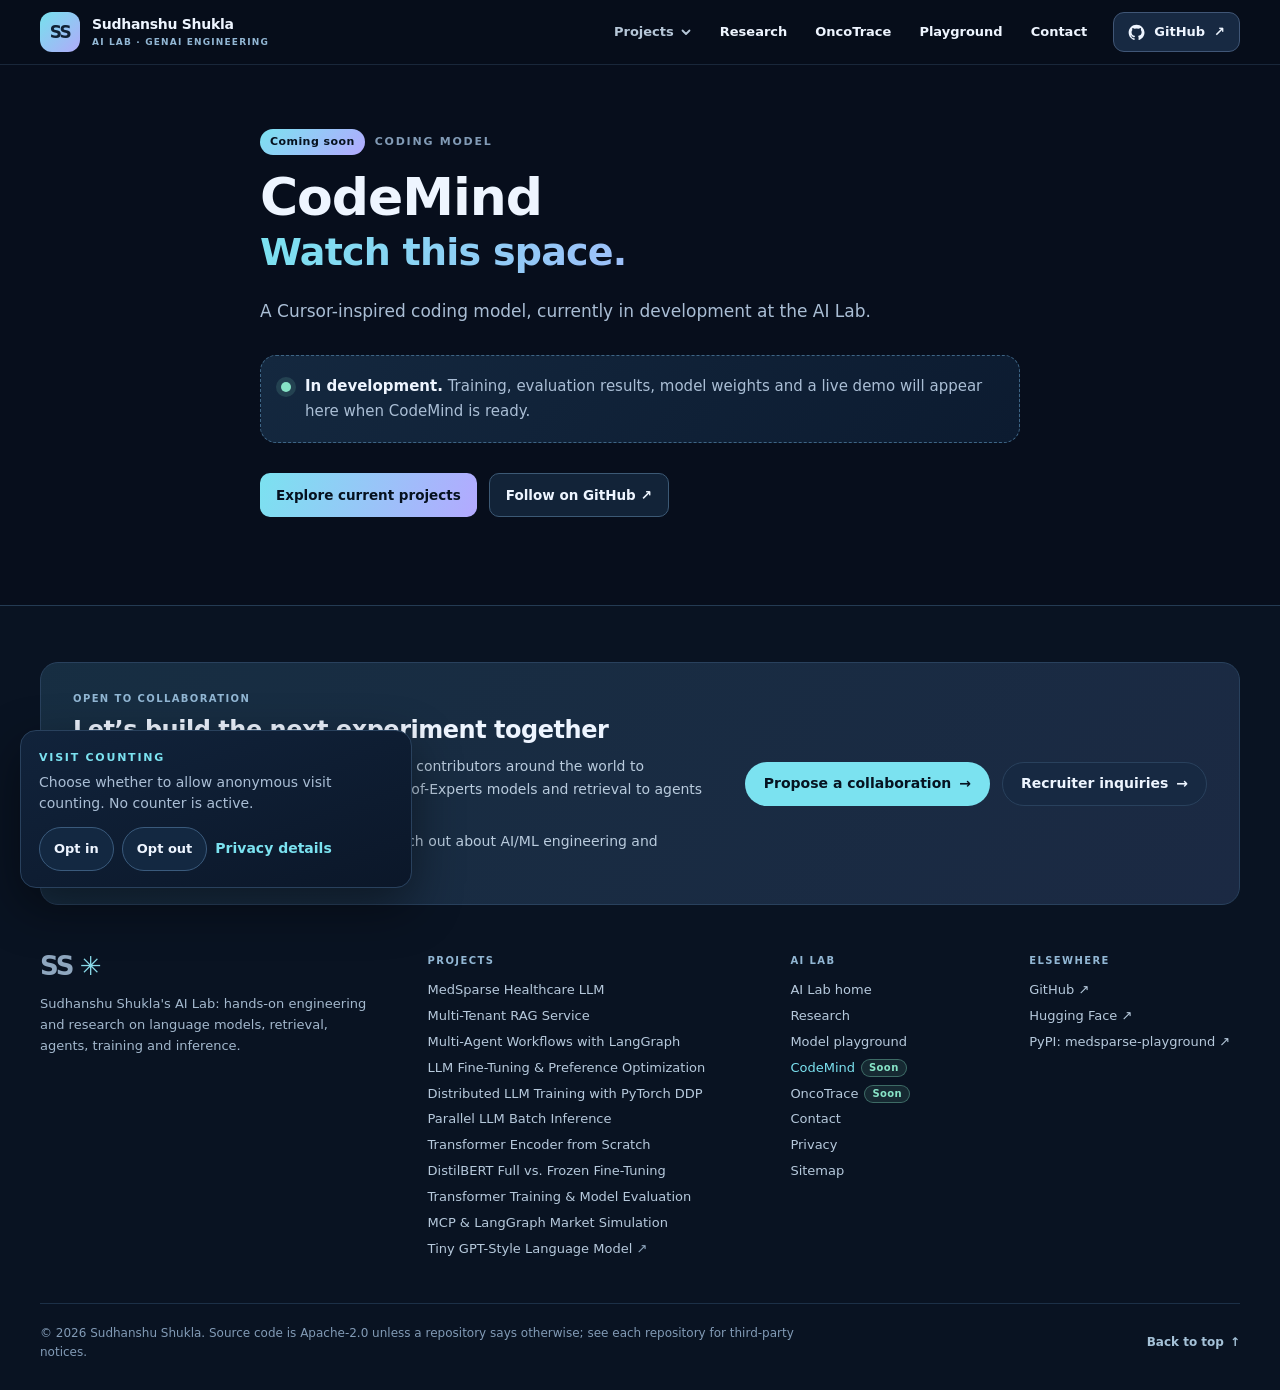
==== codemind/index.html @ f8cc7f5b "Match the OncoTrace footer badge to CodeMind" ====
<!DOCTYPE html>
<html lang="en">
<head>
<meta charset="utf-8"/>
<meta http-equiv="Content-Security-Policy" content="base-uri 'none'; object-src 'none'; script-src 'self'; script-src-attr 'none'; frame-src 'none'; worker-src 'self'; form-action 'none'">
<meta content="width=device-width, initial-scale=1, viewport-fit=cover" name="viewport"/>
<meta content="#070e1c" name="theme-color"/>
<meta content="Sudhanshu Shukla" name="author"/>
<meta content="CodeMind: a Cursor-inspired coding model in development at Sudhanshu Shukla's AI Lab. Watch this space." name="description"/>
<link href="https://su394611-del.github.io/codemind/" rel="canonical"/>
<meta content="CodeMind — coming soon | Sudhanshu Shukla's AI Lab" property="og:title"/>
<meta content="A Cursor-inspired coding model, currently in development. Watch this space." property="og:description"/>
<meta content="https://su394611-del.github.io/codemind/" property="og:url"/>
<meta content="website" property="og:type"/>
<title>CodeMind — coming soon | Sudhanshu Shukla's AI Lab</title>
<link href="/assets/favicon.svg" rel="icon" type="image/svg+xml"/>
<script src="/assets/embed-mode.js"></script>
<link rel="stylesheet" href="page.css">
<!-- ailab:head:start --><script defer src="/assets/vue-3.5.13.global.prod.js"></script><link rel="stylesheet" href="/assets/ailab-chrome.css?v=20261125-invite1"><script src="/assets/ailab-chrome.js?v=20261125-invite1" defer></script><script defer src="/assets/privacy.js?v=20261124-consent2"></script><!-- ailab:head:end -->
</head>
<body class="ailab-page">
<!-- ailab:header:start --><a class="ailab-skip" href="#ailab-content">Skip to content</a><header class="ailab-header ailab-sticky" id="ailab-top"><div class="ailab-wrap ailab-bar"><a class="ailab-brand" href="/" aria-label="Sudhanshu Shukla's AI Lab home"><span class="ailab-mark" aria-hidden="true">SS</span><span class="ailab-brand-text"><strong>Sudhanshu Shukla</strong><small>AI Lab · GenAI Engineering</small></span></a><nav class="ailab-nav" aria-label="AI Lab"><details class="ailab-dd"><summary class="ailab-link">Projects<svg class="ailab-chev" aria-hidden="true" viewBox="0 0 12 12" fill="none" stroke="currentColor" stroke-width="1.8" stroke-linecap="round" stroke-linejoin="round"><path d="M2.5 4.5 6 8l3.5-3.5"/></svg></summary><div class="ailab-dd-panel"><div class="ailab-dd-grid"><div><div class="ailab-dd-group"><p class="ailab-group-label">Model training</p><ul><li><a class="ailab-proj" href="/MedSparse-Healthcare-LLM-From-Scratch/">MedSparse Healthcare LLM<small>38.8M sparse MoE, trained from scratch</small></a></li><li><a class="ailab-proj" href="/Pre-training-and-Fine-tuning/">LLM Fine-Tuning &amp; Preference Optimization<small>LoRA, SFT, DPO and ORPO</small></a></li><li><a class="ailab-proj" href="/Distributed-Data-Parallel-Processing/">Distributed LLM Training with PyTorch DDP<small>torchrun, Gloo/NCCL, LoRA</small></a></li><li><a class="ailab-proj" href="/LLM-from-scratch/">Transformer Encoder from Scratch<small>Hand-built attention in PyTorch</small></a></li><li><a class="ailab-proj" href="/Full-Fine-Training-Pre-Training-Mid-Training/">DistilBERT Full vs. Frozen Fine-Tuning<small>Full encoder vs head-only training</small></a></li><li><a class="ailab-proj" href="/Transformers-Training/">Transformer Training &amp; Model Evaluation<small>DistilBERT classification walkthrough</small></a></li><li><a class="ailab-proj" href="https://huggingface.co/sudhanshu42844/my-tiny-llm" target="_blank" rel="noopener noreferrer">Tiny GPT-Style Language Model<span class="ailab-ext" aria-hidden="true"> ↗</span><small>1.06M parameters, on Hugging Face</small></a></li></ul></div></div><div><div class="ailab-dd-group"><p class="ailab-group-label">Retrieval &amp; RAG</p><ul><li><a class="ailab-proj" href="/RAG-service/">Multi-Tenant RAG Service<small>Qdrant, FastAPI, tenant isolation</small></a></li></ul></div><div class="ailab-dd-group"><p class="ailab-group-label">Agents &amp; MCP</p><ul><li><a class="ailab-proj" href="/Multi-agents-using-LangGraph/">Multi-Agent Workflows with LangGraph<small>StateGraph, reducers, subgraphs</small></a></li><li><a class="ailab-proj" href="/Stock-market-trading-Application-using-MCP-langchain-langgraph/">MCP &amp; LangGraph Market Simulation<small>MCP servers and a ReAct tool loop</small></a></li></ul></div><div class="ailab-dd-group"><p class="ailab-group-label">Inference &amp; scale</p><ul><li><a class="ailab-proj" href="/Parallel-LLM-Inference/">Parallel LLM Batch Inference<small>Per-GPU replicas, ordered JSONL</small></a></li></ul></div></div></div><a class="ailab-dd-all" href="/#projects">Browse all 11 projects <span aria-hidden="true">→</span></a></div></details><a class="ailab-link" href="/research/">Research</a><a class="ailab-link" href="/oncotrace/">OncoTrace</a><a class="ailab-link" href="/playground/">Playground</a><a class="ailab-link" href="/contact.html">Contact</a><a class="ailab-gh" href="https://github.com/su394611-del" target="_blank" rel="noopener noreferrer"><svg class="ailab-ico" aria-hidden="true" width="17" height="17" viewBox="0 0 24 24" fill="currentColor"><path d="M12 .9C5.86.9.9 5.88.9 12.03c0 4.92 3.19 9.1 7.62 10.57.56.1.76-.24.76-.54v-2.11c-3.1.67-3.76-1.32-3.76-1.32-.5-1.28-1.24-1.62-1.24-1.62-1.02-.7.08-.68.08-.68 1.13.08 1.73 1.16 1.73 1.16 1.01 1.73 2.65 1.23 3.3.94.1-.73.39-1.23.72-1.52-2.47-.28-5.07-1.24-5.07-5.5 0-1.21.44-2.19 1.15-2.96-.12-.28-.5-1.4.11-2.91 0 0 .94-.3 3.06 1.13a10.67 10.67 0 0 1 5.58 0c2.12-1.44 3.05-1.13 3.05-1.13.61 1.51.23 2.63.11 2.91.72.77 1.15 1.75 1.15 2.97 0 4.26-2.6 5.21-5.08 5.49.4.35.75 1.04.75 2.1v3.12c0 .3.2.65.77.54 4.42-1.48 7.6-5.65 7.6-10.56C23.1 5.88 18.14.9 12 .9Z"/></svg><span>GitHub</span><span aria-hidden="true">↗</span></a></nav><details class="ailab-menu"><summary><svg class="ailab-menu-icon" aria-hidden="true" viewBox="0 0 16 16" fill="none" stroke="currentColor" stroke-width="1.8" stroke-linecap="round"><path class="ailab-burger" d="M2 4h12M2 8h12M2 12h12"/><path class="ailab-x" d="M3.5 3.5l9 9M12.5 3.5l-9 9"/></svg><span>Menu</span></summary><nav class="ailab-menu-panel" aria-label="AI Lab menu"><p class="ailab-group-label">AI Lab</p><div class="ailab-menu-links"><a class="ailab-link" href="/">AI Lab home</a><a class="ailab-link" href="/#projects">All projects</a><a class="ailab-link" href="/research/">Research</a><a class="ailab-link" href="/oncotrace/">OncoTrace</a><a class="ailab-link" href="/playground/">Playground</a><a class="ailab-link" href="/contact.html">Contact</a><a class="ailab-link" href="https://github.com/su394611-del" target="_blank" rel="noopener noreferrer">GitHub <span aria-hidden="true">↗</span></a></div><p class="ailab-group-label">Projects</p><ul><li><a class="ailab-proj" href="/MedSparse-Healthcare-LLM-From-Scratch/">MedSparse Healthcare LLM<small>38.8M sparse MoE, trained from scratch</small></a></li><li><a class="ailab-proj" href="/RAG-service/">Multi-Tenant RAG Service<small>Qdrant, FastAPI, tenant isolation</small></a></li><li><a class="ailab-proj" href="/Multi-agents-using-LangGraph/">Multi-Agent Workflows with LangGraph<small>StateGraph, reducers, subgraphs</small></a></li><li><a class="ailab-proj" href="/Pre-training-and-Fine-tuning/">LLM Fine-Tuning &amp; Preference Optimization<small>LoRA, SFT, DPO and ORPO</small></a></li><li><a class="ailab-proj" href="/Distributed-Data-Parallel-Processing/">Distributed LLM Training with PyTorch DDP<small>torchrun, Gloo/NCCL, LoRA</small></a></li><li><a class="ailab-proj" href="/Parallel-LLM-Inference/">Parallel LLM Batch Inference<small>Per-GPU replicas, ordered JSONL</small></a></li><li><a class="ailab-proj" href="/LLM-from-scratch/">Transformer Encoder from Scratch<small>Hand-built attention in PyTorch</small></a></li><li><a class="ailab-proj" href="/Full-Fine-Training-Pre-Training-Mid-Training/">DistilBERT Full vs. Frozen Fine-Tuning<small>Full encoder vs head-only training</small></a></li><li><a class="ailab-proj" href="/Transformers-Training/">Transformer Training &amp; Model Evaluation<small>DistilBERT classification walkthrough</small></a></li><li><a class="ailab-proj" href="/Stock-market-trading-Application-using-MCP-langchain-langgraph/">MCP &amp; LangGraph Market Simulation<small>MCP servers and a ReAct tool loop</small></a></li><li><a class="ailab-proj" href="https://huggingface.co/sudhanshu42844/my-tiny-llm" target="_blank" rel="noopener noreferrer">Tiny GPT-Style Language Model<span class="ailab-ext" aria-hidden="true"> ↗</span><small>1.06M parameters, on Hugging Face</small></a></li></ul></nav></details></div></header><!-- ailab:header:end -->
<main id="ailab-content" class="page">
  <div class="meta"><span class="badge">Coming soon</span><span class="tag">Coding model</span></div>
  <h1>CodeMind</h1>
  <p class="watch">Watch this space.</p>
  <p class="lede">A Cursor-inspired coding model, currently in development at the AI Lab.</p>
  <div class="panel" role="status">
    <span aria-hidden="true" class="dot"></span>
    <p><strong>In development.</strong> Training, evaluation results, model weights and a live demo will appear here when CodeMind is ready.</p>
  </div>
  <div class="actions">
    <a class="btn btn-primary" href="/#projects">Explore current projects</a>
    <a class="btn btn-outline" href="https://github.com/su394611-del" rel="noopener noreferrer" target="_blank">Follow on GitHub ↗</a>
  </div>
  
</main>
<!-- ailab:footer:start --><footer class="ailab-footer"><section class="ailab-wrap ailab-invite" aria-labelledby="ailab-invite-title"><div class="ailab-invite-copy"><p class="ailab-group-label">Open to collaboration</p><h2 class="ailab-invite-title" id="ailab-invite-title">Let’s build the next experiment together</h2><p class="ailab-invite-text">I invite researchers, engineers, and open-source contributors around the world to collaborate on AI research, from sparse Mixture-of-Experts models and retrieval to agents and efficient training on consumer-grade GPUs.</p><p class="ailab-invite-text">Recruiters and hiring teams are welcome to reach out about AI/ML engineering and research roles.</p></div><div class="ailab-invite-actions"><a class="ailab-invite-cta is-primary" href="/contact.html">Propose a collaboration <span aria-hidden="true">→</span></a><a class="ailab-invite-cta" href="/contact.html">Recruiter inquiries <span aria-hidden="true">→</span></a></div></section><div class="ailab-wrap ailab-footer-grid" data-columns="2"><div class="ailab-footer-brand"><a class="ailab-wordmark" href="/" aria-label="AI Lab home">SS <span aria-hidden="true">✳</span></a><p class="ailab-footer-about">Sudhanshu Shukla&#x27;s AI Lab: hands-on engineering and research on language models, retrieval, agents, training and inference.</p></div><nav class="ailab-footer-col ailab-col-projects" aria-label="Projects"><p class="ailab-group-label">Projects</p><ul><li><a href="/MedSparse-Healthcare-LLM-From-Scratch/">MedSparse Healthcare LLM</a></li><li><a href="/RAG-service/">Multi-Tenant RAG Service</a></li><li><a href="/Multi-agents-using-LangGraph/">Multi-Agent Workflows with LangGraph</a></li><li><a href="/Pre-training-and-Fine-tuning/">LLM Fine-Tuning &amp; Preference Optimization</a></li><li><a href="/Distributed-Data-Parallel-Processing/">Distributed LLM Training with PyTorch DDP</a></li><li><a href="/Parallel-LLM-Inference/">Parallel LLM Batch Inference</a></li><li><a href="/LLM-from-scratch/">Transformer Encoder from Scratch</a></li><li><a href="/Full-Fine-Training-Pre-Training-Mid-Training/">DistilBERT Full vs. Frozen Fine-Tuning</a></li><li><a href="/Transformers-Training/">Transformer Training &amp; Model Evaluation</a></li><li><a href="/Stock-market-trading-Application-using-MCP-langchain-langgraph/">MCP &amp; LangGraph Market Simulation</a></li><li><a href="https://huggingface.co/sudhanshu42844/my-tiny-llm" target="_blank" rel="noopener noreferrer">Tiny GPT-Style Language Model<span class="ailab-ext" aria-hidden="true"> ↗</span></a></li></ul></nav><nav class="ailab-footer-col ailab-col-lab" aria-label="AI Lab"><p class="ailab-group-label">AI Lab</p><ul><li><a href="/">AI Lab home</a></li><li><a href="/research/">Research</a></li><li><a href="/playground/">Model playground</a></li><li><a href="/codemind/" aria-current="page">CodeMind</a><span class="ailab-badge">Soon</span></li><li><a href="/oncotrace/">OncoTrace</a><span class="ailab-badge">Soon</span></li><li><a href="/contact.html">Contact</a></li><li><a href="/privacy/">Privacy</a></li><li><a href="/sitemap.xml">Sitemap</a></li></ul></nav><nav class="ailab-footer-col" aria-label="Elsewhere"><p class="ailab-group-label">Elsewhere</p><ul><li><a href="https://github.com/su394611-del" target="_blank" rel="noopener noreferrer">GitHub <span aria-hidden="true">↗</span></a></li><li><a href="https://huggingface.co/sudhanshu42844" target="_blank" rel="noopener noreferrer">Hugging Face <span aria-hidden="true">↗</span></a></li><li><a href="https://pypi.org/project/medsparse-playground/" target="_blank" rel="noopener noreferrer">PyPI: medsparse-playground <span aria-hidden="true">↗</span></a></li></ul></nav></div><div class="ailab-wrap ailab-footer-bottom"><p>© 2026 Sudhanshu Shukla. Source code is Apache-2.0 unless a repository says otherwise; see each repository for third-party notices.</p><div class="ailab-footer-actions"><span class="ailab-privacy-slot" data-privacy-settings></span><a class="ailab-top-link" href="#ailab-top">Back to top <span aria-hidden="true">↑</span></a></div></div></footer><!-- ailab:footer:end -->

</body>
</html>
---- codemind/page.css ----
:root {
    --bg: #070e1c; --panel: #0e1e33; --panel-2: #132841; --edge: #29415d;
    --text: #eef5ff; --muted: #aabed5; --dim: #829bb6;
    --cyan: #7be2f0; --violet: #b3a9ff; --green: #87e4c7; --focus: #95eaff;
    color-scheme: dark;
  }
  *, *::before, *::after { box-sizing: border-box; }
  html, body { margin: 0; }
  body {
    font-family: Inter, ui-sans-serif, system-ui, -apple-system, BlinkMacSystemFont, "Segoe UI", sans-serif;
    color: var(--text); background: var(--bg); line-height: 1.65;
    -webkit-font-smoothing: antialiased; padding: clamp(32px, 6vw, 72px) 20px;
    min-height: 100vh;
  }
  .page { max-width: 760px; margin: 0 auto; }
  a { color: var(--cyan); }
  a:focus-visible { outline: 3px solid var(--focus); outline-offset: 2px; border-radius: 4px; }
  /* AI Lab home button: the same on every subproject page */
  .home-nav{display:flex;flex-wrap:wrap;align-items:center;gap:10px 18px;margin:0 0 28px}
  .home-pill{display:inline-flex;align-items:center;gap:8px;min-height:40px;padding:8px 15px 8px 12px;border:1px solid #3c5975;border-radius:999px;background:#122338;color:#eef5ff;font:800 13px/1.2 Inter,ui-sans-serif,system-ui,-apple-system,"Segoe UI",sans-serif;letter-spacing:.01em;text-decoration:none;transition:border-color .15s,background-color .15s}
  .home-pill:hover{border-color:#7be2f0;background:#163049;color:#eef5ff}
  .home-pill:focus-visible{outline:3px solid #95eaff;outline-offset:2px}
  .home-pill svg{display:block;flex:none;width:16px;height:16px;max-width:none;color:#7be2f0}
  .is-embedded .home-nav,.is-embedded .home-pill{display:none}
  .meta { display: flex; flex-wrap: wrap; gap: 8px 10px; align-items: center; margin: 0 0 14px; }
  .badge { display: inline-flex; align-items: center; padding: 4px 10px; border-radius: 999px; font-size: 11px; font-weight: 800; letter-spacing: .04em;
           color: #06111f; background: linear-gradient(135deg, var(--cyan), var(--violet)); }
  .tag { font-size: 11px; font-weight: 800; letter-spacing: .16em; text-transform: uppercase; color: var(--dim); }
  h1 { margin: 0 0 6px; font-size: clamp(34px, 6vw, 52px); line-height: 1.08; letter-spacing: -.02em; }
  .watch { margin: 0 0 22px; font-size: clamp(26px, 4.4vw, 38px); font-weight: 800; line-height: 1.15; letter-spacing: -.02em;
           background: linear-gradient(100deg, var(--cyan), var(--violet) 80%); -webkit-background-clip: text; background-clip: text; color: transparent; }
  .lede { margin: 0 0 30px; color: var(--muted); font-size: 17px; max-width: 620px; }
  .panel { display: flex; gap: 14px; align-items: flex-start; padding: 18px 20px; border: 1px dashed #3e6585; border-radius: 16px;
           background: linear-gradient(130deg, #14283f, #0c1b30); }
  .dot { flex: none; width: 10px; height: 10px; margin-top: 8px; border-radius: 50%; background: var(--green);
         box-shadow: 0 0 0 5px rgba(135, 228, 199, .14); animation: pulse 2.2s ease-in-out infinite; }
  @keyframes pulse { 50% { box-shadow: 0 0 0 9px rgba(135, 228, 199, .04); } }
  @media (prefers-reduced-motion: reduce) { .dot { animation: none; } }
  .panel p { margin: 0; color: var(--muted); font-size: 15px; }
  .panel strong { color: var(--text); }
  .actions { display: flex; flex-wrap: wrap; gap: 12px; margin-top: 30px; }
  .btn { display: inline-flex; align-items: center; gap: 10px; min-height: 44px; padding: 10px 16px; border-radius: 10px; font-size: 13.5px; font-weight: 800; text-decoration: none; }
  .btn-primary { color: #06111f; background: linear-gradient(110deg, var(--cyan), var(--violet)); }
  .btn-outline { color: var(--text); border: 1px solid #3c5975; background: #122338; }
  footer { margin-top: 46px; padding-top: 22px; border-top: 1px solid rgba(117, 167, 211, .17); font-size: 13px; color: var(--dim); }
---- assets/ailab-chrome.css ----
/* AI Lab shared site chrome: header, section bar and footer.
 * One stylesheet for su394611-del.github.io and every project site under it.
 * Markup is stamped into each page by tools/site-chrome/build.py; edit site.json there, not the pages.
 * Every selector is prefixed "ailab-" and resets the properties page styles might set on header/footer/nav/ul/li/button.
 */

.ailab-header,
.ailab-subnav,
.ailab-footer {
  --ailab-bg: #070e1c;
  --ailab-bar: rgba(7, 14, 27, .9);
  --ailab-edge: rgba(117, 167, 211, .17);
  --ailab-line: #29415d;
  --ailab-panel: #0e1e33;
  --ailab-panel-2: #132841;
  --ailab-text: #eef5ff;
  --ailab-muted: #b6c7d8;
  --ailab-dim: #8fa7bf;
  --ailab-label: #92b7d4;
  --ailab-cyan: #7be2f0;
  --ailab-violet: #b3a9ff;
  --ailab-focus: #95eaff;
  --ailab-font: Inter, ui-sans-serif, system-ui, -apple-system, BlinkMacSystemFont, "Segoe UI", sans-serif;
  display: block;
  box-sizing: border-box;
  width: auto;
  max-width: none;
  margin: 0;
  color: var(--ailab-text);
  font-family: var(--ailab-font);
  font-size: 14px;
  font-weight: 400;
  line-height: 1.45;
  text-align: left;
  letter-spacing: normal;
  -webkit-font-smoothing: antialiased;
}

.ailab-header *, .ailab-header *::before, .ailab-header *::after,
.ailab-subnav *, .ailab-subnav *::before, .ailab-subnav *::after,
.ailab-footer *, .ailab-footer *::before, .ailab-footer *::after { box-sizing: border-box; }

.ailab-header a, .ailab-subnav a, .ailab-footer a { color: inherit; text-decoration: none; }
.ailab-header a:focus-visible, .ailab-header summary:focus-visible,
.ailab-subnav a:focus-visible, .ailab-footer a:focus-visible {
  outline: 3px solid var(--ailab-focus);
  outline-offset: 2px;
  border-radius: 8px;
}
.ailab-header ul, .ailab-footer ul { list-style: none; margin: 0; padding: 0; }
.ailab-header li, .ailab-footer li { margin: 0; padding: 0; }
.ailab-header p, .ailab-footer p { margin: 0; }
.ailab-header svg, .ailab-subnav svg, .ailab-footer svg { display: block; flex: none; max-width: none; }
.ailab-ico { width: 17px; height: 17px; }
.ailab-subnav-cta .ailab-ico { width: 15px; height: 15px; }

.ailab-wrap { width: min(1200px, calc(100% - 48px)); margin-inline: auto; }
.ailab-sr { position: absolute; width: 1px; height: 1px; margin: -1px; padding: 0; overflow: hidden; clip: rect(0 0 0 0); white-space: nowrap; border: 0; }

/* Skip link (only stamped on pages that had none) */
.ailab-skip {
  position: fixed; left: 16px; top: -80px; z-index: 100;
  padding: 10px 16px; border-radius: 9px;
  background: #fff; color: #0a1626 !important; font: 700 14px/1.2 Inter, system-ui, sans-serif;
}
.ailab-skip:focus { top: 14px; }

/* ---------------------------------------------------------------- header */
.ailab-header {
  position: relative;
  z-index: 60;
  padding: 0;
  border: 0;
  border-bottom: 1px solid var(--ailab-edge);
  background: var(--ailab-bar);
  -webkit-backdrop-filter: blur(18px);
  backdrop-filter: blur(18px);
}
.ailab-header.ailab-sticky { position: sticky; top: 0; }

.ailab-bar { display: flex; align-items: center; justify-content: space-between; gap: 20px; min-height: 64px; }

.ailab-brand { display: flex; align-items: center; gap: 12px; min-width: 0; color: var(--ailab-text); }
.ailab-mark {
  display: grid; place-items: center; flex: none;
  width: 40px; height: 40px; border-radius: 12px;
  background: linear-gradient(135deg, #76e1ed, #b0aaf9);
  color: #102134; font-size: 17px; font-weight: 900; letter-spacing: -.09em; line-height: 1;
}
.ailab-brand-text { display: flex; flex-direction: column; min-width: 0; line-height: 1.25; }
.ailab-brand-text strong { font-size: 14px; font-weight: 800; letter-spacing: -.02em; color: var(--ailab-text); white-space: nowrap; }
.ailab-brand-text small { margin-top: 4px; font-size: 9px; font-weight: 850; letter-spacing: .13em; text-transform: uppercase; color: var(--ailab-label); white-space: nowrap; }

.ailab-nav { display: flex; align-items: center; gap: 4px; }
.ailab-link {
  display: inline-flex; align-items: center; gap: 6px;
  min-height: 38px; padding: 8px 12px; border-radius: 10px;
  font-size: 13px; font-weight: 750; color: var(--ailab-muted);
}
.ailab-link:hover { color: #fff; background: rgba(123, 226, 240, .07); }
.ailab-link[aria-current="page"] { color: #fff; box-shadow: inset 0 -2px 0 var(--ailab-cyan); border-radius: 10px 10px 4px 4px; }

.ailab-gh {
  display: inline-flex; align-items: center; gap: 9px; margin-left: 10px;
  min-height: 40px; padding: 9px 14px; border: 1px solid #405676; border-radius: 11px;
  background: #172942; font-size: 13px; font-weight: 750; color: var(--ailab-text);
}
.ailab-gh:hover { border-color: #89e0f3; background: #243b59; }

/* Projects dropdown (works without JavaScript via <details>) */
.ailab-dd { position: relative; margin: 0; padding: 0; border: 0; }
.ailab-dd > summary { list-style: none; cursor: pointer; user-select: none; }
.ailab-dd > summary::-webkit-details-marker { display: none; }
.ailab-dd > summary::marker { content: ""; }
.ailab-chev { width: 12px; height: 12px; transition: transform .15s ease; }
.ailab-dd[open] > summary { color: #fff; background: rgba(123, 226, 240, .08); }
.ailab-dd[open] .ailab-chev { transform: rotate(180deg); }
.ailab-dd-panel {
  position: absolute; top: calc(100% + 10px); right: -120px; z-index: 70;
  width: min(680px, calc(100vw - 32px));
  padding: 18px; border: 1px solid #2d4663; border-radius: 16px;
  background: linear-gradient(150deg, #11233a, #0b1729 75%);
  box-shadow: 0 24px 60px rgba(0, 0, 0, .45);
}
.ailab-dd-grid { display: grid; grid-template-columns: repeat(2, minmax(0, 1fr)); gap: 14px 18px; }
.ailab-dd-group + .ailab-dd-group { margin-top: 12px; }
.ailab-group-label {
  margin: 0 0 6px; padding: 0 10px;
  font-size: 10px; font-weight: 850; letter-spacing: .14em; text-transform: uppercase; color: var(--ailab-label);
}
.ailab-proj {
  display: block; padding: 8px 10px; border-radius: 10px;
  font-size: 13px; font-weight: 700; line-height: 1.3; color: var(--ailab-text);
}
.ailab-proj small { display: block; margin-top: 2px; font-size: 11.5px; font-weight: 500; color: var(--ailab-dim); }
.ailab-proj:hover { background: rgba(123, 226, 240, .08); }
.ailab-proj[aria-current="page"] { background: rgba(123, 226, 240, .1); box-shadow: inset 3px 0 0 var(--ailab-cyan); }
.ailab-ext { font-weight: 500; color: var(--ailab-dim); }
.ailab-dd-all {
  display: flex; justify-content: space-between; align-items: center; margin-top: 14px; padding: 12px 10px 2px;
  border-top: 1px solid var(--ailab-line); font-size: 13px; font-weight: 750; color: var(--ailab-cyan);
}
.ailab-dd-all:hover { color: #fff; }

/* Mobile menu */
.ailab-menu { display: none; margin: 0; padding: 0; border: 0; }
.ailab-menu > summary {
  display: inline-flex; align-items: center; gap: 8px; list-style: none; cursor: pointer;
  min-height: 40px; padding: 8px 12px; border: 1px solid #405676; border-radius: 11px;
  background: #172942; font-size: 13px; font-weight: 750; color: var(--ailab-text);
}
.ailab-menu > summary::-webkit-details-marker { display: none; }
.ailab-menu > summary::marker { content: ""; }
.ailab-menu-icon { width: 16px; height: 16px; }
.ailab-menu-icon .ailab-x { display: none; }
.ailab-menu[open] .ailab-menu-icon .ailab-x { display: inline; }
.ailab-menu[open] .ailab-menu-icon .ailab-burger { display: none; }
.ailab-menu-panel {
  position: absolute; left: 0; right: 0; top: 100%; z-index: 70;
  max-height: calc(100vh - 64px); overflow-y: auto; overscroll-behavior: contain;
  padding: 8px 16px 24px; border-bottom: 1px solid var(--ailab-line);
  background: #0a1628; box-shadow: 0 24px 50px rgba(0, 0, 0, .5);
}
.ailab-menu-panel .ailab-group-label { margin-top: 18px; }
.ailab-menu-links { display: grid; grid-template-columns: repeat(2, minmax(0, 1fr)); gap: 4px; }
.ailab-menu-links .ailab-link { min-height: 44px; }
/* The visit-counting card is fixed above everything; hide it while a header menu is open so it can't cover links. */
html:has(.ailab-menu[open], .ailab-dd[open]) #ss-privacy-notice { display: none !important; }

/* ---------------------------------------------------------------- section bar (project pages) */
.ailab-subnav {
  position: sticky; top: 0; z-index: 55;
  padding: 0; border: 0; border-bottom: 1px solid var(--ailab-edge);
  background: rgba(9, 19, 34, .92);
  -webkit-backdrop-filter: blur(16px);
  backdrop-filter: blur(16px);
}
.ailab-subnav-inner { display: flex; align-items: center; gap: 14px; min-height: 50px; }
.ailab-subnav-home { display: none; flex: none; }
.ailab-subnav.is-stuck .ailab-subnav-home { display: block; }
.ailab-subnav-home .ailab-mark { width: 30px; height: 30px; border-radius: 9px; font-size: 13px; }
.ailab-subnav-title {
  flex: none; max-width: 300px; overflow: hidden; text-overflow: ellipsis; white-space: nowrap;
  font-size: 14px; font-weight: 800; letter-spacing: -.01em; color: var(--ailab-text);
}
.ailab-subnav-title:hover { color: var(--ailab-cyan); }
.ailab-subnav-links {
  display: flex; align-items: center; gap: 2px; flex: 1 1 auto; min-width: 0;
  overflow-x: auto; scrollbar-width: none; -webkit-overflow-scrolling: touch;
  -webkit-mask-image: linear-gradient(90deg, transparent 0, #000 12px, #000 calc(100% - 16px), transparent 100%);
  mask-image: linear-gradient(90deg, transparent 0, #000 12px, #000 calc(100% - 16px), transparent 100%);
  padding-inline: 8px;
}
.ailab-subnav-links::-webkit-scrollbar { display: none; }
.ailab-subnav-links a {
  flex: none; padding: 7px 10px; border-radius: 8px;
  font-size: 13px; font-weight: 700; color: #a9bdd2; white-space: nowrap;
}
.ailab-subnav-links a:hover { color: #fff; background: rgba(123, 226, 240, .07); }
.ailab-subnav-links a.is-active { color: #fff; box-shadow: inset 0 -2px 0 var(--ailab-cyan); border-radius: 8px 8px 3px 3px; }
.ailab-subnav-cta {
  display: inline-flex; align-items: center; gap: 6px; flex: none;
  min-height: 34px; padding: 6px 12px; border: 1px solid #405676; border-radius: 10px;
  background: #172942; font-size: 12.5px; font-weight: 750; color: var(--ailab-text);
}
.ailab-subnav-cta:hover { border-color: #89e0f3; background: #243b59; }

/* ---------------------------------------------------------------- footer */
.ailab-footer {
  padding: 56px 0 0; border: 0; border-top: 1px solid #243b53;
  background: #091322; color: var(--ailab-dim); font-size: 13px; line-height: 1.6;
}
.ailab-invite {
  display: flex; flex-wrap: wrap; align-items: center; justify-content: space-between; gap: 20px 40px;
  margin-bottom: 48px !important; padding: 28px 32px !important;
  border: 1px solid var(--ailab-line); border-radius: 18px;
  background: linear-gradient(135deg, rgba(123, 226, 240, .08), rgba(179, 169, 255, .08)), var(--ailab-panel);
}
.ailab-invite-copy { flex: 1 1 460px; max-width: 720px; }
.ailab-invite .ailab-group-label { padding: 0; margin-bottom: 8px; }
.ailab-invite-title {
  margin: 0 0 10px; font-size: clamp(19px, 2.2vw, 24px); font-weight: 800; letter-spacing: -.02em;
  line-height: 1.25; color: var(--ailab-text);
}
.ailab-invite-text { font-size: 14px; line-height: 1.65; color: #b9cbdd; }
.ailab-invite-text + .ailab-invite-text { margin-top: 6px !important; }
.ailab-invite-actions { display: flex; flex-wrap: wrap; gap: 12px; }
.ailab-invite-cta {
  display: inline-flex; align-items: center; gap: 8px; min-height: 44px; padding: 0 18px;
  border: 1px solid var(--ailab-line); border-radius: 999px; background: #172942;
  font-size: 14px; font-weight: 750; color: var(--ailab-text) !important; white-space: nowrap;
}
.ailab-invite-cta:hover { border-color: var(--ailab-cyan); color: #fff !important; }
.ailab-invite-cta.is-primary { border-color: transparent; background: var(--ailab-cyan); color: #061321 !important; }
.ailab-invite-cta.is-primary:hover { background: #a6eef7; color: #061321 !important; }
@media (max-width: 640px) {
  .ailab-invite { padding: 22px 20px !important; margin-bottom: 36px !important; }
  .ailab-invite-actions, .ailab-invite-cta { width: 100%; }
  .ailab-invite-cta { justify-content: center; }
}
.ailab-footer-grid {
  display: grid; gap: 34px 28px;
  grid-template-columns: minmax(0, 1.45fr) minmax(0, 1.35fr) repeat(var(--ailab-cols, 2), minmax(0, .85fr));
}
.ailab-wordmark { display: inline-block; font-size: 26px; font-weight: 850; letter-spacing: -.07em; line-height: 1; color: var(--ailab-text); }
.ailab-wordmark span { font-weight: 400; color: #8adbea; }
.ailab-footer-about { max-width: 340px; margin-top: 12px !important; font-size: 13px; color: #a3b8cd; }
.ailab-footer-note {
  max-width: 420px; margin-top: 16px !important; padding: 12px 14px;
  border: 1px solid var(--ailab-line); border-radius: 12px; background: var(--ailab-panel);
  font-size: 12px; line-height: 1.6; color: #aabed5;
}
.ailab-footer-note strong { color: var(--ailab-text); font-weight: 750; }
.ailab-footer-col .ailab-group-label { padding: 0; margin-bottom: 12px; }
.ailab-footer-col ul { display: grid; gap: 7px; }
.ailab-footer-col li { font-size: 13px; line-height: 1.45; }
.ailab-footer-col a { color: #b6c9dc; }
.ailab-footer-col a:hover { color: #fff; text-decoration: underline; text-underline-offset: 3px; }
.ailab-footer-col a[aria-current="page"] { color: var(--ailab-cyan); }
.ailab-badge {
  display: inline-block; margin-left: 6px; padding: 1px 7px; border-radius: 999px;
  border: 1px solid rgba(135, 228, 199, .35); background: rgba(135, 228, 199, .1);
  font-size: 10px; font-weight: 800; letter-spacing: .04em; color: #87e4c7; vertical-align: 1px;
}
.ailab-footer-bottom {
  display: flex; flex-wrap: wrap; justify-content: space-between; align-items: center; gap: 10px 24px;
  margin-top: 44px; padding: 20px 0 28px; border-top: 1px solid #1c3047;
  font-size: 12px; color: #829bb6;
}
.ailab-footer-bottom p { max-width: 760px; }
.ailab-footer-actions { display: flex; flex-wrap: wrap; align-items: center; gap: 10px 18px; }
.ailab-top-link { display: inline-flex; align-items: center; gap: 6px; font-weight: 700; color: #a5c2d8 !important; }
.ailab-top-link:hover { color: #fff !important; }

/* ---------------------------------------------------------------- simple root pages */
/* Pages like /research/ used body padding; move it onto <main> so the header and footer run edge to edge. */
html:not(.is-embedded) body.ailab-page { padding: 0 !important; display: block !important; min-height: 0 !important; }
html:not(.is-embedded) body.ailab-page > main {
  box-sizing: content-box;
  margin-inline: auto;
  padding: clamp(32px, 6vw, 64px) 20px clamp(48px, 7vw, 88px);
}

/* Pages that are also embedded in an iframe hide the site chrome there. */
.is-embedded .ailab-header, .is-embedded .ailab-subnav, .is-embedded .ailab-footer, .is-embedded .ailab-skip { display: none !important; }

/* Default anchor offset under a sticky bar; zero specificity so page rules win. */
:where(html) { scroll-padding-top: 80px; }

/* ---------------------------------------------------------------- responsive */
@media (max-width: 1080px) {
  .ailab-footer-grid { grid-template-columns: repeat(2, minmax(0, 1fr)); }
  .ailab-footer-brand { grid-column: 1 / -1; }
}
@media (max-width: 900px) {
  .ailab-nav { display: none; }
  .ailab-menu > summary, .ailab-subnav-cta { min-width: 44px; min-height: 44px; justify-content: center; }
  .ailab-menu-panel { max-height: calc(100dvh - 64px); padding-bottom: max(24px, env(safe-area-inset-bottom)); }
  /* Touch targets: 44px for the bars; footer links stay compact (about 36px rows, above the 24px minimum). */
  .ailab-subnav-links a { display: inline-flex; align-items: center; min-height: 44px; }
  .ailab-top-link { min-height: 44px; }
  .ailab-footer-col ul { gap: 0; }
  .ailab-footer-col a { display: inline-block; padding-block: 8px; overflow-wrap: anywhere; }
  .ailab-menu { display: block; }
  .ailab-subnav-title { max-width: 200px; }
}
@media (max-width: 640px) {
  .ailab-wrap { width: calc(100% - 32px); }
  .ailab-bar { min-height: 58px; gap: 10px; }
  .ailab-mark { width: 36px; height: 36px; font-size: 15px; border-radius: 10px; }
  .ailab-brand-text strong { font-size: 13px; }
  .ailab-brand-text small { font-size: 8px; letter-spacing: .1em; }
  .ailab-menu-panel { max-height: calc(100vh - 58px); max-height: calc(100dvh - 58px); }
  .ailab-subnav-inner { gap: 8px; min-height: 46px; }
  .ailab-subnav-title { display: none; }
  .ailab-subnav-links { padding-inline: 4px; }
  .ailab-subnav-links a { padding: 7px 9px; font-size: 12.5px; }
  .ailab-subnav-cta { padding: 6px 10px; }
  .ailab-subnav-cta .ailab-cta-word { display: none; }
  .ailab-footer { padding-top: 44px; }
  .ailab-footer-grid { gap: 28px 18px; }
  .ailab-footer-bottom { margin-top: 32px; }
  /* Projects run full width in two columns; AI Lab spans two rows so "This project" and "Elsewhere" stack beside it. */
  .ailab-col-projects { grid-column: 1 / -1; }
  .ailab-col-projects ul { display: block; columns: 2; column-gap: 18px; }
  .ailab-col-projects li { break-inside: avoid; }
  .ailab-col-lab { grid-row: span 2; }
}
@media (max-width: 380px) {
  .ailab-brand-text small { display: none; }
  .ailab-menu-links { grid-template-columns: 1fr; }
}
@media (prefers-reduced-motion: reduce) {
  .ailab-chev { transition: none; }
}
@media print {
  .ailab-header, .ailab-subnav { position: static; }
  .ailab-dd, .ailab-menu, .ailab-subnav-links { display: none; }
}

.ailab-footer-grid[data-columns="3"] { --ailab-cols: 3; }
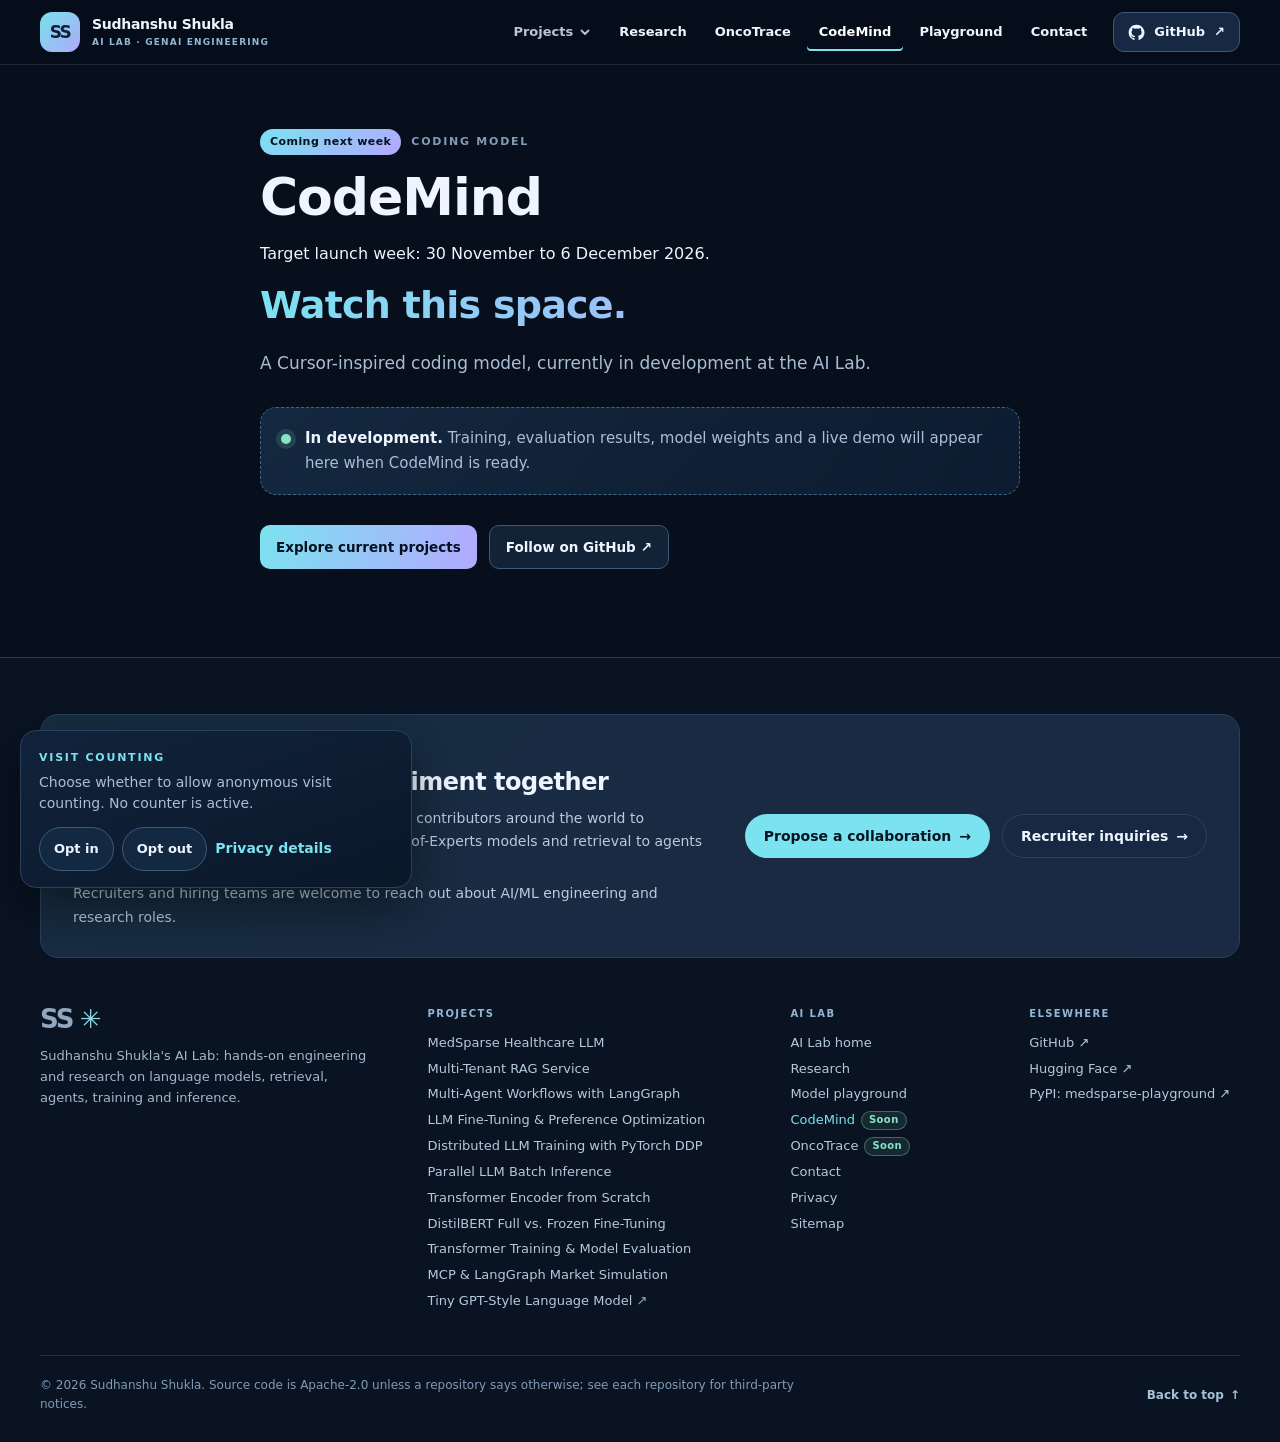
==== commit a2a0fc56: "Add CodeMind to AI Lab navigation and announce its launch week" ====
--- a/codemind/index.html
+++ b/codemind/index.html
@@ -6,23 +6,24 @@
 <meta content="width=device-width, initial-scale=1, viewport-fit=cover" name="viewport"/>
 <meta content="#070e1c" name="theme-color"/>
 <meta content="Sudhanshu Shukla" name="author"/>
-<meta content="CodeMind: a Cursor-inspired coding model in development at Sudhanshu Shukla's AI Lab. Watch this space." name="description"/>
+<meta content="CodeMind is a Cursor-inspired coding model from Sudhanshu Shukla’s AI Lab, targeting the week of 30 November 2026." name="description"/>
 <link href="https://su394611-del.github.io/codemind/" rel="canonical"/>
-<meta content="CodeMind — coming soon | Sudhanshu Shukla's AI Lab" property="og:title"/>
+<meta content="CodeMind — coming next week | Sudhanshu Shukla's AI Lab" property="og:title"/>
 <meta content="A Cursor-inspired coding model, currently in development. Watch this space." property="og:description"/>
 <meta content="https://su394611-del.github.io/codemind/" property="og:url"/>
 <meta content="website" property="og:type"/>
-<title>CodeMind — coming soon | Sudhanshu Shukla's AI Lab</title>
+<title>CodeMind — coming next week | Sudhanshu Shukla's AI Lab</title>
 <link href="/assets/favicon.svg" rel="icon" type="image/svg+xml"/>
 <script src="/assets/embed-mode.js"></script>
 <link rel="stylesheet" href="page.css">
 <!-- ailab:head:start --><script defer src="/assets/vue-3.5.13.global.prod.js"></script><link rel="stylesheet" href="/assets/ailab-chrome.css?v=20261125-invite1"><script src="/assets/ailab-chrome.js?v=20261125-invite1" defer></script><script defer src="/assets/privacy.js?v=20261124-consent2"></script><!-- ailab:head:end -->
 </head>
 <body class="ailab-page">
-<!-- ailab:header:start --><a class="ailab-skip" href="#ailab-content">Skip to content</a><header class="ailab-header ailab-sticky" id="ailab-top"><div class="ailab-wrap ailab-bar"><a class="ailab-brand" href="/" aria-label="Sudhanshu Shukla's AI Lab home"><span class="ailab-mark" aria-hidden="true">SS</span><span class="ailab-brand-text"><strong>Sudhanshu Shukla</strong><small>AI Lab · GenAI Engineering</small></span></a><nav class="ailab-nav" aria-label="AI Lab"><details class="ailab-dd"><summary class="ailab-link">Projects<svg class="ailab-chev" aria-hidden="true" viewBox="0 0 12 12" fill="none" stroke="currentColor" stroke-width="1.8" stroke-linecap="round" stroke-linejoin="round"><path d="M2.5 4.5 6 8l3.5-3.5"/></svg></summary><div class="ailab-dd-panel"><div class="ailab-dd-grid"><div><div class="ailab-dd-group"><p class="ailab-group-label">Model training</p><ul><li><a class="ailab-proj" href="/MedSparse-Healthcare-LLM-From-Scratch/">MedSparse Healthcare LLM<small>38.8M sparse MoE, trained from scratch</small></a></li><li><a class="ailab-proj" href="/Pre-training-and-Fine-tuning/">LLM Fine-Tuning &amp; Preference Optimization<small>LoRA, SFT, DPO and ORPO</small></a></li><li><a class="ailab-proj" href="/Distributed-Data-Parallel-Processing/">Distributed LLM Training with PyTorch DDP<small>torchrun, Gloo/NCCL, LoRA</small></a></li><li><a class="ailab-proj" href="/LLM-from-scratch/">Transformer Encoder from Scratch<small>Hand-built attention in PyTorch</small></a></li><li><a class="ailab-proj" href="/Full-Fine-Training-Pre-Training-Mid-Training/">DistilBERT Full vs. Frozen Fine-Tuning<small>Full encoder vs head-only training</small></a></li><li><a class="ailab-proj" href="/Transformers-Training/">Transformer Training &amp; Model Evaluation<small>DistilBERT classification walkthrough</small></a></li><li><a class="ailab-proj" href="https://huggingface.co/sudhanshu42844/my-tiny-llm" target="_blank" rel="noopener noreferrer">Tiny GPT-Style Language Model<span class="ailab-ext" aria-hidden="true"> ↗</span><small>1.06M parameters, on Hugging Face</small></a></li></ul></div></div><div><div class="ailab-dd-group"><p class="ailab-group-label">Retrieval &amp; RAG</p><ul><li><a class="ailab-proj" href="/RAG-service/">Multi-Tenant RAG Service<small>Qdrant, FastAPI, tenant isolation</small></a></li></ul></div><div class="ailab-dd-group"><p class="ailab-group-label">Agents &amp; MCP</p><ul><li><a class="ailab-proj" href="/Multi-agents-using-LangGraph/">Multi-Agent Workflows with LangGraph<small>StateGraph, reducers, subgraphs</small></a></li><li><a class="ailab-proj" href="/Stock-market-trading-Application-using-MCP-langchain-langgraph/">MCP &amp; LangGraph Market Simulation<small>MCP servers and a ReAct tool loop</small></a></li></ul></div><div class="ailab-dd-group"><p class="ailab-group-label">Inference &amp; scale</p><ul><li><a class="ailab-proj" href="/Parallel-LLM-Inference/">Parallel LLM Batch Inference<small>Per-GPU replicas, ordered JSONL</small></a></li></ul></div></div></div><a class="ailab-dd-all" href="/#projects">Browse all 11 projects <span aria-hidden="true">→</span></a></div></details><a class="ailab-link" href="/research/">Research</a><a class="ailab-link" href="/oncotrace/">OncoTrace</a><a class="ailab-link" href="/playground/">Playground</a><a class="ailab-link" href="/contact.html">Contact</a><a class="ailab-gh" href="https://github.com/su394611-del" target="_blank" rel="noopener noreferrer"><svg class="ailab-ico" aria-hidden="true" width="17" height="17" viewBox="0 0 24 24" fill="currentColor"><path d="M12 .9C5.86.9.9 5.88.9 12.03c0 4.92 3.19 9.1 7.62 10.57.56.1.76-.24.76-.54v-2.11c-3.1.67-3.76-1.32-3.76-1.32-.5-1.28-1.24-1.62-1.24-1.62-1.02-.7.08-.68.08-.68 1.13.08 1.73 1.16 1.73 1.16 1.01 1.73 2.65 1.23 3.3.94.1-.73.39-1.23.72-1.52-2.47-.28-5.07-1.24-5.07-5.5 0-1.21.44-2.19 1.15-2.96-.12-.28-.5-1.4.11-2.91 0 0 .94-.3 3.06 1.13a10.67 10.67 0 0 1 5.58 0c2.12-1.44 3.05-1.13 3.05-1.13.61 1.51.23 2.63.11 2.91.72.77 1.15 1.75 1.15 2.97 0 4.26-2.6 5.21-5.08 5.49.4.35.75 1.04.75 2.1v3.12c0 .3.2.65.77.54 4.42-1.48 7.6-5.65 7.6-10.56C23.1 5.88 18.14.9 12 .9Z"/></svg><span>GitHub</span><span aria-hidden="true">↗</span></a></nav><details class="ailab-menu"><summary><svg class="ailab-menu-icon" aria-hidden="true" viewBox="0 0 16 16" fill="none" stroke="currentColor" stroke-width="1.8" stroke-linecap="round"><path class="ailab-burger" d="M2 4h12M2 8h12M2 12h12"/><path class="ailab-x" d="M3.5 3.5l9 9M12.5 3.5l-9 9"/></svg><span>Menu</span></summary><nav class="ailab-menu-panel" aria-label="AI Lab menu"><p class="ailab-group-label">AI Lab</p><div class="ailab-menu-links"><a class="ailab-link" href="/">AI Lab home</a><a class="ailab-link" href="/#projects">All projects</a><a class="ailab-link" href="/research/">Research</a><a class="ailab-link" href="/oncotrace/">OncoTrace</a><a class="ailab-link" href="/playground/">Playground</a><a class="ailab-link" href="/contact.html">Contact</a><a class="ailab-link" href="https://github.com/su394611-del" target="_blank" rel="noopener noreferrer">GitHub <span aria-hidden="true">↗</span></a></div><p class="ailab-group-label">Projects</p><ul><li><a class="ailab-proj" href="/MedSparse-Healthcare-LLM-From-Scratch/">MedSparse Healthcare LLM<small>38.8M sparse MoE, trained from scratch</small></a></li><li><a class="ailab-proj" href="/RAG-service/">Multi-Tenant RAG Service<small>Qdrant, FastAPI, tenant isolation</small></a></li><li><a class="ailab-proj" href="/Multi-agents-using-LangGraph/">Multi-Agent Workflows with LangGraph<small>StateGraph, reducers, subgraphs</small></a></li><li><a class="ailab-proj" href="/Pre-training-and-Fine-tuning/">LLM Fine-Tuning &amp; Preference Optimization<small>LoRA, SFT, DPO and ORPO</small></a></li><li><a class="ailab-proj" href="/Distributed-Data-Parallel-Processing/">Distributed LLM Training with PyTorch DDP<small>torchrun, Gloo/NCCL, LoRA</small></a></li><li><a class="ailab-proj" href="/Parallel-LLM-Inference/">Parallel LLM Batch Inference<small>Per-GPU replicas, ordered JSONL</small></a></li><li><a class="ailab-proj" href="/LLM-from-scratch/">Transformer Encoder from Scratch<small>Hand-built attention in PyTorch</small></a></li><li><a class="ailab-proj" href="/Full-Fine-Training-Pre-Training-Mid-Training/">DistilBERT Full vs. Frozen Fine-Tuning<small>Full encoder vs head-only training</small></a></li><li><a class="ailab-proj" href="/Transformers-Training/">Transformer Training &amp; Model Evaluation<small>DistilBERT classification walkthrough</small></a></li><li><a class="ailab-proj" href="/Stock-market-trading-Application-using-MCP-langchain-langgraph/">MCP &amp; LangGraph Market Simulation<small>MCP servers and a ReAct tool loop</small></a></li><li><a class="ailab-proj" href="https://huggingface.co/sudhanshu42844/my-tiny-llm" target="_blank" rel="noopener noreferrer">Tiny GPT-Style Language Model<span class="ailab-ext" aria-hidden="true"> ↗</span><small>1.06M parameters, on Hugging Face</small></a></li></ul></nav></details></div></header><!-- ailab:header:end -->
+<!-- ailab:header:start --><a class="ailab-skip" href="#ailab-content">Skip to content</a><header class="ailab-header ailab-sticky" id="ailab-top"><div class="ailab-wrap ailab-bar"><a class="ailab-brand" href="/" aria-label="Sudhanshu Shukla's AI Lab home"><span class="ailab-mark" aria-hidden="true">SS</span><span class="ailab-brand-text"><strong>Sudhanshu Shukla</strong><small>AI Lab · GenAI Engineering</small></span></a><nav class="ailab-nav" aria-label="AI Lab"><details class="ailab-dd"><summary class="ailab-link">Projects<svg class="ailab-chev" aria-hidden="true" viewBox="0 0 12 12" fill="none" stroke="currentColor" stroke-width="1.8" stroke-linecap="round" stroke-linejoin="round"><path d="M2.5 4.5 6 8l3.5-3.5"/></svg></summary><div class="ailab-dd-panel"><div class="ailab-dd-grid"><div><div class="ailab-dd-group"><p class="ailab-group-label">Model training</p><ul><li><a class="ailab-proj" href="/MedSparse-Healthcare-LLM-From-Scratch/">MedSparse Healthcare LLM<small>38.8M sparse MoE, trained from scratch</small></a></li><li><a class="ailab-proj" href="/Pre-training-and-Fine-tuning/">LLM Fine-Tuning &amp; Preference Optimization<small>LoRA, SFT, DPO and ORPO</small></a></li><li><a class="ailab-proj" href="/Distributed-Data-Parallel-Processing/">Distributed LLM Training with PyTorch DDP<small>torchrun, Gloo/NCCL, LoRA</small></a></li><li><a class="ailab-proj" href="/LLM-from-scratch/">Transformer Encoder from Scratch<small>Hand-built attention in PyTorch</small></a></li><li><a class="ailab-proj" href="/Full-Fine-Training-Pre-Training-Mid-Training/">DistilBERT Full vs. Frozen Fine-Tuning<small>Full encoder vs head-only training</small></a></li><li><a class="ailab-proj" href="/Transformers-Training/">Transformer Training &amp; Model Evaluation<small>DistilBERT classification walkthrough</small></a></li><li><a class="ailab-proj" href="https://huggingface.co/sudhanshu42844/my-tiny-llm" target="_blank" rel="noopener noreferrer">Tiny GPT-Style Language Model<span class="ailab-ext" aria-hidden="true"> ↗</span><small>1.06M parameters, on Hugging Face</small></a></li></ul></div></div><div><div class="ailab-dd-group"><p class="ailab-group-label">Retrieval &amp; RAG</p><ul><li><a class="ailab-proj" href="/RAG-service/">Multi-Tenant RAG Service<small>Qdrant, FastAPI, tenant isolation</small></a></li></ul></div><div class="ailab-dd-group"><p class="ailab-group-label">Agents &amp; MCP</p><ul><li><a class="ailab-proj" href="/Multi-agents-using-LangGraph/">Multi-Agent Workflows with LangGraph<small>StateGraph, reducers, subgraphs</small></a></li><li><a class="ailab-proj" href="/Stock-market-trading-Application-using-MCP-langchain-langgraph/">MCP &amp; LangGraph Market Simulation<small>MCP servers and a ReAct tool loop</small></a></li></ul></div><div class="ailab-dd-group"><p class="ailab-group-label">Inference &amp; scale</p><ul><li><a class="ailab-proj" href="/Parallel-LLM-Inference/">Parallel LLM Batch Inference<small>Per-GPU replicas, ordered JSONL</small></a></li></ul></div></div></div><a class="ailab-dd-all" href="/#projects">Browse all 11 projects <span aria-hidden="true">→</span></a></div></details><a class="ailab-link" href="/research/">Research</a><a class="ailab-link" href="/oncotrace/">OncoTrace</a><a class="ailab-link" href="/codemind/" aria-current="page">CodeMind</a><a class="ailab-link" href="/playground/">Playground</a><a class="ailab-link" href="/contact.html">Contact</a><a class="ailab-gh" href="https://github.com/su394611-del" target="_blank" rel="noopener noreferrer"><svg class="ailab-ico" aria-hidden="true" width="17" height="17" viewBox="0 0 24 24" fill="currentColor"><path d="M12 .9C5.86.9.9 5.88.9 12.03c0 4.92 3.19 9.1 7.62 10.57.56.1.76-.24.76-.54v-2.11c-3.1.67-3.76-1.32-3.76-1.32-.5-1.28-1.24-1.62-1.24-1.62-1.02-.7.08-.68.08-.68 1.13.08 1.73 1.16 1.73 1.16 1.01 1.73 2.65 1.23 3.3.94.1-.73.39-1.23.72-1.52-2.47-.28-5.07-1.24-5.07-5.5 0-1.21.44-2.19 1.15-2.96-.12-.28-.5-1.4.11-2.91 0 0 .94-.3 3.06 1.13a10.67 10.67 0 0 1 5.58 0c2.12-1.44 3.05-1.13 3.05-1.13.61 1.51.23 2.63.11 2.91.72.77 1.15 1.75 1.15 2.97 0 4.26-2.6 5.21-5.08 5.49.4.35.75 1.04.75 2.1v3.12c0 .3.2.65.77.54 4.42-1.48 7.6-5.65 7.6-10.56C23.1 5.88 18.14.9 12 .9Z"/></svg><span>GitHub</span><span aria-hidden="true">↗</span></a></nav><details class="ailab-menu"><summary><svg class="ailab-menu-icon" aria-hidden="true" viewBox="0 0 16 16" fill="none" stroke="currentColor" stroke-width="1.8" stroke-linecap="round"><path class="ailab-burger" d="M2 4h12M2 8h12M2 12h12"/><path class="ailab-x" d="M3.5 3.5l9 9M12.5 3.5l-9 9"/></svg><span>Menu</span></summary><nav class="ailab-menu-panel" aria-label="AI Lab menu"><p class="ailab-group-label">AI Lab</p><div class="ailab-menu-links"><a class="ailab-link" href="/">AI Lab home</a><a class="ailab-link" href="/#projects">All projects</a><a class="ailab-link" href="/research/">Research</a><a class="ailab-link" href="/oncotrace/">OncoTrace</a><a class="ailab-link" href="/codemind/" aria-current="page">CodeMind</a><a class="ailab-link" href="/playground/">Playground</a><a class="ailab-link" href="/contact.html">Contact</a><a class="ailab-link" href="https://github.com/su394611-del" target="_blank" rel="noopener noreferrer">GitHub <span aria-hidden="true">↗</span></a></div><p class="ailab-group-label">Projects</p><ul><li><a class="ailab-proj" href="/MedSparse-Healthcare-LLM-From-Scratch/">MedSparse Healthcare LLM<small>38.8M sparse MoE, trained from scratch</small></a></li><li><a class="ailab-proj" href="/RAG-service/">Multi-Tenant RAG Service<small>Qdrant, FastAPI, tenant isolation</small></a></li><li><a class="ailab-proj" href="/Multi-agents-using-LangGraph/">Multi-Agent Workflows with LangGraph<small>StateGraph, reducers, subgraphs</small></a></li><li><a class="ailab-proj" href="/Pre-training-and-Fine-tuning/">LLM Fine-Tuning &amp; Preference Optimization<small>LoRA, SFT, DPO and ORPO</small></a></li><li><a class="ailab-proj" href="/Distributed-Data-Parallel-Processing/">Distributed LLM Training with PyTorch DDP<small>torchrun, Gloo/NCCL, LoRA</small></a></li><li><a class="ailab-proj" href="/Parallel-LLM-Inference/">Parallel LLM Batch Inference<small>Per-GPU replicas, ordered JSONL</small></a></li><li><a class="ailab-proj" href="/LLM-from-scratch/">Transformer Encoder from Scratch<small>Hand-built attention in PyTorch</small></a></li><li><a class="ailab-proj" href="/Full-Fine-Training-Pre-Training-Mid-Training/">DistilBERT Full vs. Frozen Fine-Tuning<small>Full encoder vs head-only training</small></a></li><li><a class="ailab-proj" href="/Transformers-Training/">Transformer Training &amp; Model Evaluation<small>DistilBERT classification walkthrough</small></a></li><li><a class="ailab-proj" href="/Stock-market-trading-Application-using-MCP-langchain-langgraph/">MCP &amp; LangGraph Market Simulation<small>MCP servers and a ReAct tool loop</small></a></li><li><a class="ailab-proj" href="https://huggingface.co/sudhanshu42844/my-tiny-llm" target="_blank" rel="noopener noreferrer">Tiny GPT-Style Language Model<span class="ailab-ext" aria-hidden="true"> ↗</span><small>1.06M parameters, on Hugging Face</small></a></li></ul></nav></details></div></header><!-- ailab:header:end -->
 <main id="ailab-content" class="page">
-  <div class="meta"><span class="badge">Coming soon</span><span class="tag">Coding model</span></div>
+  <div class="meta"><span class="badge">Coming next week</span><span class="tag">Coding model</span></div>
   <h1>CodeMind</h1>
+  <p>Target launch week: <time datetime="2026-11-30">30 November</time> to <time datetime="2026-12-06">6 December 2026</time>.</p>
   <p class="watch">Watch this space.</p>
   <p class="lede">A Cursor-inspired coding model, currently in development at the AI Lab.</p>
   <div class="panel" role="status">
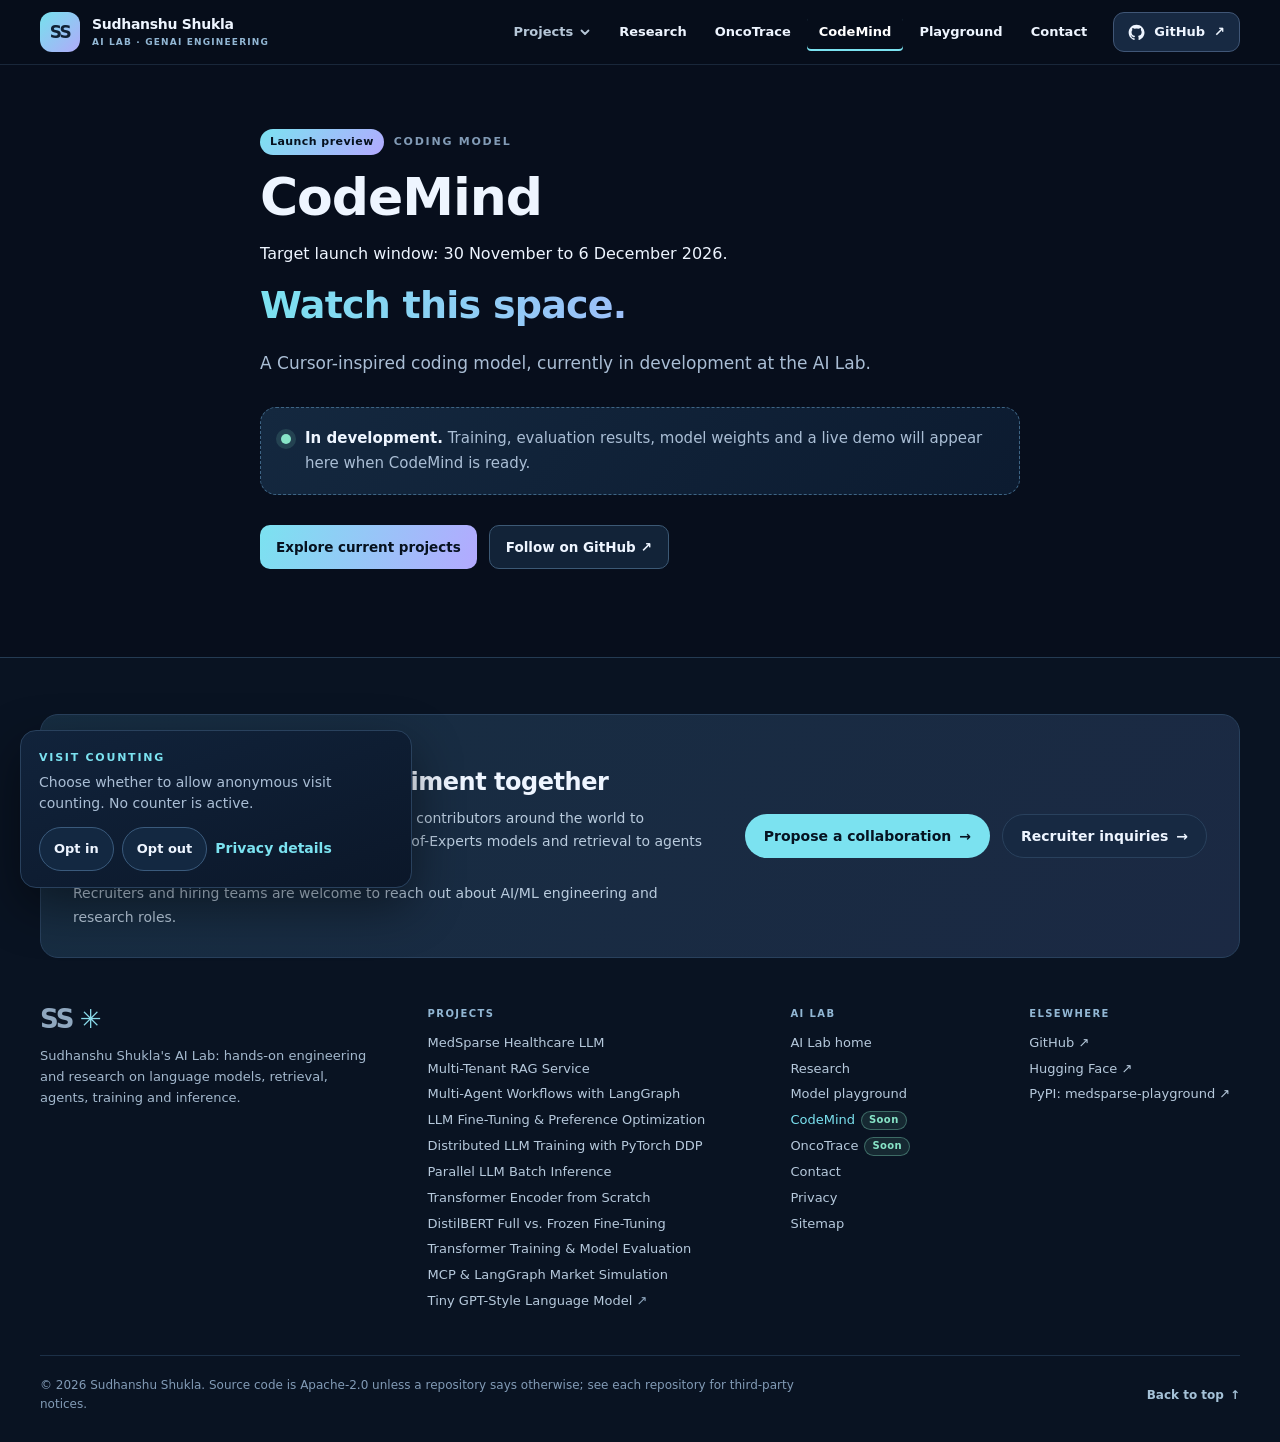
==== commit 3dd746ca: "Use fixed launch dates on the CodeMind page" ====
--- a/codemind/index.html
+++ b/codemind/index.html
@@ -6,24 +6,24 @@
 <meta content="width=device-width, initial-scale=1, viewport-fit=cover" name="viewport"/>
 <meta content="#070e1c" name="theme-color"/>
 <meta content="Sudhanshu Shukla" name="author"/>
-<meta content="CodeMind is a Cursor-inspired coding model from Sudhanshu Shukla’s AI Lab, targeting the week of 30 November 2026." name="description"/>
+<meta content="CodeMind is a Cursor-inspired coding model from Sudhanshu Shukla’s AI Lab, with a target launch window of 30 November to 6 December 2026." name="description"/>
 <link href="https://su394611-del.github.io/codemind/" rel="canonical"/>
-<meta content="CodeMind — coming next week | Sudhanshu Shukla's AI Lab" property="og:title"/>
+<meta content="CodeMind — target launch 30 November to 6 December 2026 | Sudhanshu Shukla's AI Lab" property="og:title"/>
 <meta content="A Cursor-inspired coding model, currently in development. Watch this space." property="og:description"/>
 <meta content="https://su394611-del.github.io/codemind/" property="og:url"/>
 <meta content="website" property="og:type"/>
-<title>CodeMind — coming next week | Sudhanshu Shukla's AI Lab</title>
+<title>CodeMind — target launch 30 November to 6 December 2026 | Sudhanshu Shukla's AI Lab</title>
 <link href="/assets/favicon.svg" rel="icon" type="image/svg+xml"/>
 <script src="/assets/embed-mode.js"></script>
 <link rel="stylesheet" href="page.css">
 <!-- ailab:head:start --><script defer src="/assets/vue-3.5.13.global.prod.js"></script><link rel="stylesheet" href="/assets/ailab-chrome.css?v=20261125-invite1"><script src="/assets/ailab-chrome.js?v=20261125-invite1" defer></script><script defer src="/assets/privacy.js?v=20261124-consent2"></script><!-- ailab:head:end -->
 </head>
 <body class="ailab-page">
-<!-- ailab:header:start --><a class="ailab-skip" href="#ailab-content">Skip to content</a><header class="ailab-header ailab-sticky" id="ailab-top"><div class="ailab-wrap ailab-bar"><a class="ailab-brand" href="/" aria-label="Sudhanshu Shukla's AI Lab home"><span class="ailab-mark" aria-hidden="true">SS</span><span class="ailab-brand-text"><strong>Sudhanshu Shukla</strong><small>AI Lab · GenAI Engineering</small></span></a><nav class="ailab-nav" aria-label="AI Lab"><details class="ailab-dd"><summary class="ailab-link">Projects<svg class="ailab-chev" aria-hidden="true" viewBox="0 0 12 12" fill="none" stroke="currentColor" stroke-width="1.8" stroke-linecap="round" stroke-linejoin="round"><path d="M2.5 4.5 6 8l3.5-3.5"/></svg></summary><div class="ailab-dd-panel"><div class="ailab-dd-grid"><div><div class="ailab-dd-group"><p class="ailab-group-label">Model training</p><ul><li><a class="ailab-proj" href="/MedSparse-Healthcare-LLM-From-Scratch/">MedSparse Healthcare LLM<small>38.8M sparse MoE, trained from scratch</small></a></li><li><a class="ailab-proj" href="/Pre-training-and-Fine-tuning/">LLM Fine-Tuning &amp; Preference Optimization<small>LoRA, SFT, DPO and ORPO</small></a></li><li><a class="ailab-proj" href="/Distributed-Data-Parallel-Processing/">Distributed LLM Training with PyTorch DDP<small>torchrun, Gloo/NCCL, LoRA</small></a></li><li><a class="ailab-proj" href="/LLM-from-scratch/">Transformer Encoder from Scratch<small>Hand-built attention in PyTorch</small></a></li><li><a class="ailab-proj" href="/Full-Fine-Training-Pre-Training-Mid-Training/">DistilBERT Full vs. Frozen Fine-Tuning<small>Full encoder vs head-only training</small></a></li><li><a class="ailab-proj" href="/Transformers-Training/">Transformer Training &amp; Model Evaluation<small>DistilBERT classification walkthrough</small></a></li><li><a class="ailab-proj" href="https://huggingface.co/sudhanshu42844/my-tiny-llm" target="_blank" rel="noopener noreferrer">Tiny GPT-Style Language Model<span class="ailab-ext" aria-hidden="true"> ↗</span><small>1.06M parameters, on Hugging Face</small></a></li></ul></div></div><div><div class="ailab-dd-group"><p class="ailab-group-label">Retrieval &amp; RAG</p><ul><li><a class="ailab-proj" href="/RAG-service/">Multi-Tenant RAG Service<small>Qdrant, FastAPI, tenant isolation</small></a></li></ul></div><div class="ailab-dd-group"><p class="ailab-group-label">Agents &amp; MCP</p><ul><li><a class="ailab-proj" href="/Multi-agents-using-LangGraph/">Multi-Agent Workflows with LangGraph<small>StateGraph, reducers, subgraphs</small></a></li><li><a class="ailab-proj" href="/Stock-market-trading-Application-using-MCP-langchain-langgraph/">MCP &amp; LangGraph Market Simulation<small>MCP servers and a ReAct tool loop</small></a></li></ul></div><div class="ailab-dd-group"><p class="ailab-group-label">Inference &amp; scale</p><ul><li><a class="ailab-proj" href="/Parallel-LLM-Inference/">Parallel LLM Batch Inference<small>Per-GPU replicas, ordered JSONL</small></a></li></ul></div></div></div><a class="ailab-dd-all" href="/#projects">Browse all 11 projects <span aria-hidden="true">→</span></a></div></details><a class="ailab-link" href="/research/">Research</a><a class="ailab-link" href="/oncotrace/">OncoTrace</a><a class="ailab-link" href="/codemind/" aria-current="page">CodeMind</a><a class="ailab-link" href="/playground/">Playground</a><a class="ailab-link" href="/contact.html">Contact</a><a class="ailab-gh" href="https://github.com/su394611-del" target="_blank" rel="noopener noreferrer"><svg class="ailab-ico" aria-hidden="true" width="17" height="17" viewBox="0 0 24 24" fill="currentColor"><path d="M12 .9C5.86.9.9 5.88.9 12.03c0 4.92 3.19 9.1 7.62 10.57.56.1.76-.24.76-.54v-2.11c-3.1.67-3.76-1.32-3.76-1.32-.5-1.28-1.24-1.62-1.24-1.62-1.02-.7.08-.68.08-.68 1.13.08 1.73 1.16 1.73 1.16 1.01 1.73 2.65 1.23 3.3.94.1-.73.39-1.23.72-1.52-2.47-.28-5.07-1.24-5.07-5.5 0-1.21.44-2.19 1.15-2.96-.12-.28-.5-1.4.11-2.91 0 0 .94-.3 3.06 1.13a10.67 10.67 0 0 1 5.58 0c2.12-1.44 3.05-1.13 3.05-1.13.61 1.51.23 2.63.11 2.91.72.77 1.15 1.75 1.15 2.97 0 4.26-2.6 5.21-5.08 5.49.4.35.75 1.04.75 2.1v3.12c0 .3.2.65.77.54 4.42-1.48 7.6-5.65 7.6-10.56C23.1 5.88 18.14.9 12 .9Z"/></svg><span>GitHub</span><span aria-hidden="true">↗</span></a></nav><details class="ailab-menu"><summary><svg class="ailab-menu-icon" aria-hidden="true" viewBox="0 0 16 16" fill="none" stroke="currentColor" stroke-width="1.8" stroke-linecap="round"><path class="ailab-burger" d="M2 4h12M2 8h12M2 12h12"/><path class="ailab-x" d="M3.5 3.5l9 9M12.5 3.5l-9 9"/></svg><span>Menu</span></summary><nav class="ailab-menu-panel" aria-label="AI Lab menu"><p class="ailab-group-label">AI Lab</p><div class="ailab-menu-links"><a class="ailab-link" href="/">AI Lab home</a><a class="ailab-link" href="/#projects">All projects</a><a class="ailab-link" href="/research/">Research</a><a class="ailab-link" href="/oncotrace/">OncoTrace</a><a class="ailab-link" href="/codemind/" aria-current="page">CodeMind</a><a class="ailab-link" href="/playground/">Playground</a><a class="ailab-link" href="/contact.html">Contact</a><a class="ailab-link" href="https://github.com/su394611-del" target="_blank" rel="noopener noreferrer">GitHub <span aria-hidden="true">↗</span></a></div><p class="ailab-group-label">Projects</p><ul><li><a class="ailab-proj" href="/MedSparse-Healthcare-LLM-From-Scratch/">MedSparse Healthcare LLM<small>38.8M sparse MoE, trained from scratch</small></a></li><li><a class="ailab-proj" href="/RAG-service/">Multi-Tenant RAG Service<small>Qdrant, FastAPI, tenant isolation</small></a></li><li><a class="ailab-proj" href="/Multi-agents-using-LangGraph/">Multi-Agent Workflows with LangGraph<small>StateGraph, reducers, subgraphs</small></a></li><li><a class="ailab-proj" href="/Pre-training-and-Fine-tuning/">LLM Fine-Tuning &amp; Preference Optimization<small>LoRA, SFT, DPO and ORPO</small></a></li><li><a class="ailab-proj" href="/Distributed-Data-Parallel-Processing/">Distributed LLM Training with PyTorch DDP<small>torchrun, Gloo/NCCL, LoRA</small></a></li><li><a class="ailab-proj" href="/Parallel-LLM-Inference/">Parallel LLM Batch Inference<small>Per-GPU replicas, ordered JSONL</small></a></li><li><a class="ailab-proj" href="/LLM-from-scratch/">Transformer Encoder from Scratch<small>Hand-built attention in PyTorch</small></a></li><li><a class="ailab-proj" href="/Full-Fine-Training-Pre-Training-Mid-Training/">DistilBERT Full vs. Frozen Fine-Tuning<small>Full encoder vs head-only training</small></a></li><li><a class="ailab-proj" href="/Transformers-Training/">Transformer Training &amp; Model Evaluation<small>DistilBERT classification walkthrough</small></a></li><li><a class="ailab-proj" href="/Stock-market-trading-Application-using-MCP-langchain-langgraph/">MCP &amp; LangGraph Market Simulation<small>MCP servers and a ReAct tool loop</small></a></li><li><a class="ailab-proj" href="https://huggingface.co/sudhanshu42844/my-tiny-llm" target="_blank" rel="noopener noreferrer">Tiny GPT-Style Language Model<span class="ailab-ext" aria-hidden="true"> ↗</span><small>1.06M parameters, on Hugging Face</small></a></li></ul></nav></details></div></header><!-- ailab:header:end -->
+<!-- ailab:header:start --><a class="ailab-skip" href="#ailab-content">Skip to content</a><header class="ailab-header ailab-sticky" id="ailab-top"><div class="ailab-wrap ailab-bar"><a class="ailab-brand" href="/" aria-label="Sudhanshu Shukla's AI Lab home"><span class="ailab-mark" aria-hidden="true">SS</span><span class="ailab-brand-text"><strong>Sudhanshu Shukla</strong><small>AI Lab · GenAI Engineering</small></span></a><nav class="ailab-nav" aria-label="AI Lab"><details class="ailab-dd"><summary class="ailab-link">Projects<svg class="ailab-chev" aria-hidden="true" viewBox="0 0 12 12" fill="none" stroke="currentColor" stroke-width="1.8" stroke-linecap="round" stroke-linejoin="round"><path d="M2.5 4.5 6 8l3.5-3.5"/></svg></summary><div class="ailab-dd-panel"><div class="ailab-dd-grid"><div><div class="ailab-dd-group"><p class="ailab-group-label">Model training</p><ul><li><a class="ailab-proj" href="/MedSparse-Healthcare-LLM-From-Scratch/">MedSparse Healthcare LLM<small>38.8M sparse MoE, trained from scratch</small></a></li><li><a class="ailab-proj" href="/Pre-training-and-Fine-tuning/">LLM Fine-Tuning &amp; Preference Optimization<small>LoRA, SFT, DPO and ORPO</small></a></li><li><a class="ailab-proj" href="/Distributed-Data-Parallel-Processing/">Distributed LLM Training with PyTorch DDP<small>torchrun, Gloo/NCCL, LoRA</small></a></li><li><a class="ailab-proj" href="/LLM-from-scratch/">Transformer Encoder from Scratch<small>Hand-built attention in PyTorch</small></a></li><li><a class="ailab-proj" href="/Full-Fine-Training-Pre-Training-Mid-Training/">DistilBERT Full vs. Frozen Fine-Tuning<small>Full encoder vs head-only training</small></a></li><li><a class="ailab-proj" href="/Transformers-Training/">Transformer Training &amp; Model Evaluation<small>DistilBERT classification walkthrough</small></a></li><li><a class="ailab-proj" href="https://huggingface.co/sudhanshu42844/my-tiny-llm" target="_blank" rel="noopener noreferrer">Tiny GPT-Style Language Model<span class="ailab-ext" aria-hidden="true"> ↗</span><small>1.06M parameters, on Hugging Face</small></a></li></ul></div></div><div><div class="ailab-dd-group"><p class="ailab-group-label">Retrieval &amp; RAG</p><ul><li><a class="ailab-proj" href="/RAG-service/">Multi-Tenant RAG Service<small>Qdrant, FastAPI, tenant isolation</small></a></li></ul></div><div class="ailab-dd-group"><p class="ailab-group-label">Research previews</p><ul><li><a class="ailab-proj" href="/oncotrace/">OncoTrace<small>Targeting around 11 December 2026</small></a></li></ul></div><div class="ailab-dd-group"><p class="ailab-group-label">Agents &amp; MCP</p><ul><li><a class="ailab-proj" href="/Multi-agents-using-LangGraph/">Multi-Agent Workflows with LangGraph<small>StateGraph, reducers, subgraphs</small></a></li><li><a class="ailab-proj" href="/Stock-market-trading-Application-using-MCP-langchain-langgraph/">MCP &amp; LangGraph Market Simulation<small>MCP servers and a ReAct tool loop</small></a></li></ul></div><div class="ailab-dd-group"><p class="ailab-group-label">Inference &amp; scale</p><ul><li><a class="ailab-proj" href="/Parallel-LLM-Inference/">Parallel LLM Batch Inference<small>Per-GPU replicas, ordered JSONL</small></a></li></ul></div></div></div><a class="ailab-dd-all" href="/#projects">Browse all 11 projects <span aria-hidden="true">→</span></a></div></details><a class="ailab-link" href="/research/">Research</a><a class="ailab-link" href="/oncotrace/">OncoTrace</a><a class="ailab-link" href="/codemind/" aria-current="page">CodeMind</a><a class="ailab-link" href="/playground/">Playground</a><a class="ailab-link" href="/contact.html">Contact</a><a class="ailab-gh" href="https://github.com/su394611-del" target="_blank" rel="noopener noreferrer"><svg class="ailab-ico" aria-hidden="true" width="17" height="17" viewBox="0 0 24 24" fill="currentColor"><path d="M12 .9C5.86.9.9 5.88.9 12.03c0 4.92 3.19 9.1 7.62 10.57.56.1.76-.24.76-.54v-2.11c-3.1.67-3.76-1.32-3.76-1.32-.5-1.28-1.24-1.62-1.24-1.62-1.02-.7.08-.68.08-.68 1.13.08 1.73 1.16 1.73 1.16 1.01 1.73 2.65 1.23 3.3.94.1-.73.39-1.23.72-1.52-2.47-.28-5.07-1.24-5.07-5.5 0-1.21.44-2.19 1.15-2.96-.12-.28-.5-1.4.11-2.91 0 0 .94-.3 3.06 1.13a10.67 10.67 0 0 1 5.58 0c2.12-1.44 3.05-1.13 3.05-1.13.61 1.51.23 2.63.11 2.91.72.77 1.15 1.75 1.15 2.97 0 4.26-2.6 5.21-5.08 5.49.4.35.75 1.04.75 2.1v3.12c0 .3.2.65.77.54 4.42-1.48 7.6-5.65 7.6-10.56C23.1 5.88 18.14.9 12 .9Z"/></svg><span>GitHub</span><span aria-hidden="true">↗</span></a></nav><details class="ailab-menu"><summary><svg class="ailab-menu-icon" aria-hidden="true" viewBox="0 0 16 16" fill="none" stroke="currentColor" stroke-width="1.8" stroke-linecap="round"><path class="ailab-burger" d="M2 4h12M2 8h12M2 12h12"/><path class="ailab-x" d="M3.5 3.5l9 9M12.5 3.5l-9 9"/></svg><span>Menu</span></summary><nav class="ailab-menu-panel" aria-label="AI Lab menu"><p class="ailab-group-label">AI Lab</p><div class="ailab-menu-links"><a class="ailab-link" href="/">AI Lab home</a><a class="ailab-link" href="/#projects">All projects</a><a class="ailab-link" href="/research/">Research</a><a class="ailab-link" href="/oncotrace/">OncoTrace</a><a class="ailab-link" href="/codemind/" aria-current="page">CodeMind</a><a class="ailab-link" href="/playground/">Playground</a><a class="ailab-link" href="/contact.html">Contact</a><a class="ailab-link" href="https://github.com/su394611-del" target="_blank" rel="noopener noreferrer">GitHub <span aria-hidden="true">↗</span></a></div><p class="ailab-group-label">Projects</p><ul><li><a class="ailab-proj" href="/MedSparse-Healthcare-LLM-From-Scratch/">MedSparse Healthcare LLM<small>38.8M sparse MoE, trained from scratch</small></a></li><li><a class="ailab-proj" href="/RAG-service/">Multi-Tenant RAG Service<small>Qdrant, FastAPI, tenant isolation</small></a></li><li><a class="ailab-proj" href="/Multi-agents-using-LangGraph/">Multi-Agent Workflows with LangGraph<small>StateGraph, reducers, subgraphs</small></a></li><li><a class="ailab-proj" href="/Pre-training-and-Fine-tuning/">LLM Fine-Tuning &amp; Preference Optimization<small>LoRA, SFT, DPO and ORPO</small></a></li><li><a class="ailab-proj" href="/Distributed-Data-Parallel-Processing/">Distributed LLM Training with PyTorch DDP<small>torchrun, Gloo/NCCL, LoRA</small></a></li><li><a class="ailab-proj" href="/Parallel-LLM-Inference/">Parallel LLM Batch Inference<small>Per-GPU replicas, ordered JSONL</small></a></li><li><a class="ailab-proj" href="/LLM-from-scratch/">Transformer Encoder from Scratch<small>Hand-built attention in PyTorch</small></a></li><li><a class="ailab-proj" href="/Full-Fine-Training-Pre-Training-Mid-Training/">DistilBERT Full vs. Frozen Fine-Tuning<small>Full encoder vs head-only training</small></a></li><li><a class="ailab-proj" href="/Transformers-Training/">Transformer Training &amp; Model Evaluation<small>DistilBERT classification walkthrough</small></a></li><li><a class="ailab-proj" href="/Stock-market-trading-Application-using-MCP-langchain-langgraph/">MCP &amp; LangGraph Market Simulation<small>MCP servers and a ReAct tool loop</small></a></li><li><a class="ailab-proj" href="https://huggingface.co/sudhanshu42844/my-tiny-llm" target="_blank" rel="noopener noreferrer">Tiny GPT-Style Language Model<span class="ailab-ext" aria-hidden="true"> ↗</span><small>1.06M parameters, on Hugging Face</small></a></li></ul></nav></details></div></header><!-- ailab:header:end -->
 <main id="ailab-content" class="page">
-  <div class="meta"><span class="badge">Coming next week</span><span class="tag">Coding model</span></div>
+  <div class="meta"><span class="badge">Launch preview</span><span class="tag">Coding model</span></div>
   <h1>CodeMind</h1>
-  <p>Target launch week: <time datetime="2026-11-30">30 November</time> to <time datetime="2026-12-06">6 December 2026</time>.</p>
+  <p>Target launch window: <time datetime="2026-11-30">30 November</time> to <time datetime="2026-12-06">6 December 2026</time>.</p>
   <p class="watch">Watch this space.</p>
   <p class="lede">A Cursor-inspired coding model, currently in development at the AI Lab.</p>
   <div class="panel" role="status">
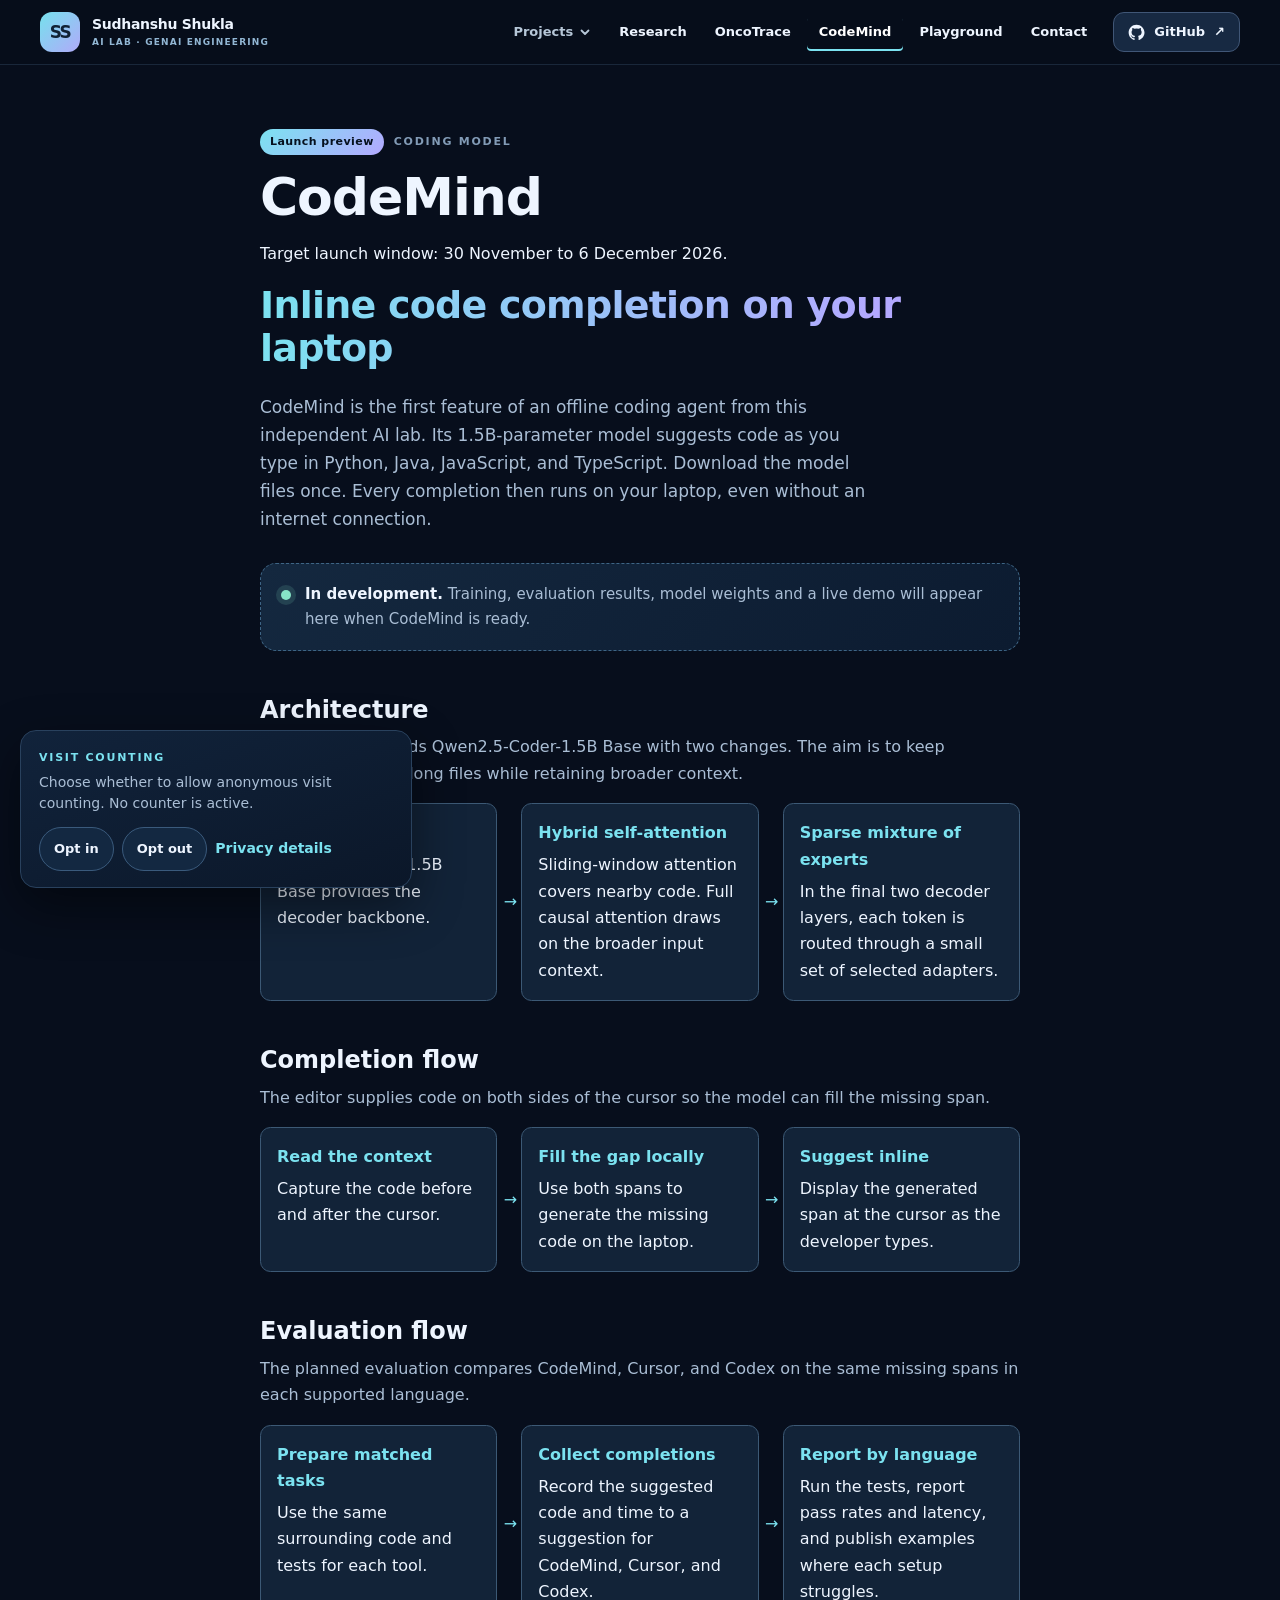
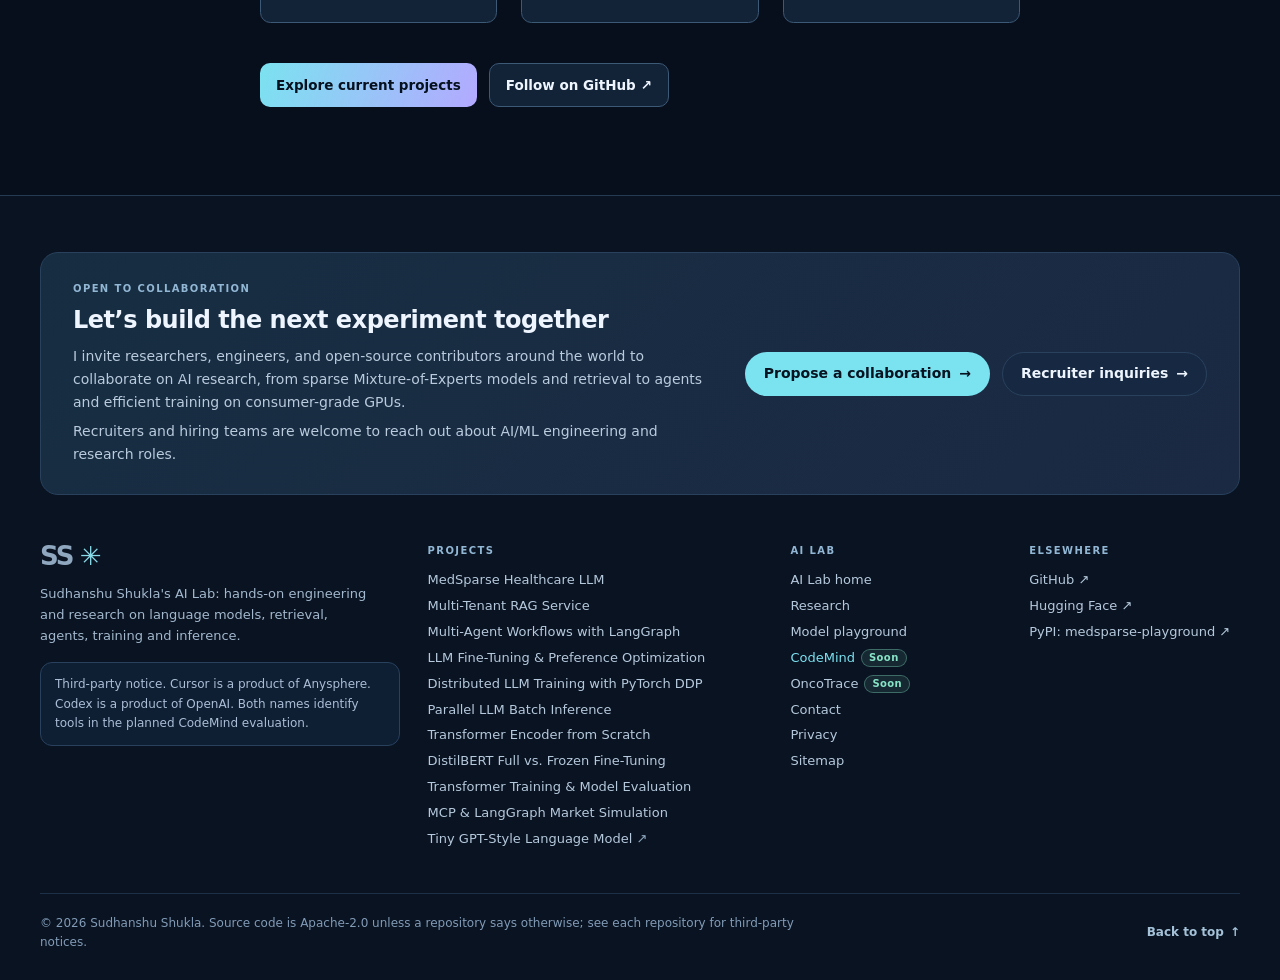
==== commit 022f6132: "Publish CodeMind preview diagrams and third-party attribution" ====
--- a/codemind/index.html
+++ b/codemind/index.html
@@ -6,10 +6,10 @@
 <meta content="width=device-width, initial-scale=1, viewport-fit=cover" name="viewport"/>
 <meta content="#070e1c" name="theme-color"/>
 <meta content="Sudhanshu Shukla" name="author"/>
-<meta content="CodeMind is a Cursor-inspired coding model from Sudhanshu Shukla’s AI Lab, with a target launch window of 30 November to 6 December 2026." name="description"/>
+<meta content="CodeMind previews offline inline code completion for Python, Java, JavaScript, and TypeScript with a 1.5B-parameter model." name="description"/>
 <link href="https://su394611-del.github.io/codemind/" rel="canonical"/>
 <meta content="CodeMind — target launch 30 November to 6 December 2026 | Sudhanshu Shukla's AI Lab" property="og:title"/>
-<meta content="A Cursor-inspired coding model, currently in development. Watch this space." property="og:description"/>
+<meta content="CodeMind previews offline inline code completion for Python, Java, JavaScript, and TypeScript with a 1.5B-parameter model." property="og:description"/>
 <meta content="https://su394611-del.github.io/codemind/" property="og:url"/>
 <meta content="website" property="og:type"/>
 <title>CodeMind — target launch 30 November to 6 December 2026 | Sudhanshu Shukla's AI Lab</title>
@@ -19,24 +19,51 @@
 <!-- ailab:head:start --><script defer src="/assets/vue-3.5.13.global.prod.js"></script><link rel="stylesheet" href="/assets/ailab-chrome.css?v=20261125-invite1"><script src="/assets/ailab-chrome.js?v=20261125-invite1" defer></script><script defer src="/assets/privacy.js?v=20261124-consent2"></script><!-- ailab:head:end -->
 </head>
 <body class="ailab-page">
-<!-- ailab:header:start --><a class="ailab-skip" href="#ailab-content">Skip to content</a><header class="ailab-header ailab-sticky" id="ailab-top"><div class="ailab-wrap ailab-bar"><a class="ailab-brand" href="/" aria-label="Sudhanshu Shukla's AI Lab home"><span class="ailab-mark" aria-hidden="true">SS</span><span class="ailab-brand-text"><strong>Sudhanshu Shukla</strong><small>AI Lab · GenAI Engineering</small></span></a><nav class="ailab-nav" aria-label="AI Lab"><details class="ailab-dd"><summary class="ailab-link">Projects<svg class="ailab-chev" aria-hidden="true" viewBox="0 0 12 12" fill="none" stroke="currentColor" stroke-width="1.8" stroke-linecap="round" stroke-linejoin="round"><path d="M2.5 4.5 6 8l3.5-3.5"/></svg></summary><div class="ailab-dd-panel"><div class="ailab-dd-grid"><div><div class="ailab-dd-group"><p class="ailab-group-label">Model training</p><ul><li><a class="ailab-proj" href="/MedSparse-Healthcare-LLM-From-Scratch/">MedSparse Healthcare LLM<small>38.8M sparse MoE, trained from scratch</small></a></li><li><a class="ailab-proj" href="/Pre-training-and-Fine-tuning/">LLM Fine-Tuning &amp; Preference Optimization<small>LoRA, SFT, DPO and ORPO</small></a></li><li><a class="ailab-proj" href="/Distributed-Data-Parallel-Processing/">Distributed LLM Training with PyTorch DDP<small>torchrun, Gloo/NCCL, LoRA</small></a></li><li><a class="ailab-proj" href="/LLM-from-scratch/">Transformer Encoder from Scratch<small>Hand-built attention in PyTorch</small></a></li><li><a class="ailab-proj" href="/Full-Fine-Training-Pre-Training-Mid-Training/">DistilBERT Full vs. Frozen Fine-Tuning<small>Full encoder vs head-only training</small></a></li><li><a class="ailab-proj" href="/Transformers-Training/">Transformer Training &amp; Model Evaluation<small>DistilBERT classification walkthrough</small></a></li><li><a class="ailab-proj" href="https://huggingface.co/sudhanshu42844/my-tiny-llm" target="_blank" rel="noopener noreferrer">Tiny GPT-Style Language Model<span class="ailab-ext" aria-hidden="true"> ↗</span><small>1.06M parameters, on Hugging Face</small></a></li></ul></div></div><div><div class="ailab-dd-group"><p class="ailab-group-label">Retrieval &amp; RAG</p><ul><li><a class="ailab-proj" href="/RAG-service/">Multi-Tenant RAG Service<small>Qdrant, FastAPI, tenant isolation</small></a></li></ul></div><div class="ailab-dd-group"><p class="ailab-group-label">Research previews</p><ul><li><a class="ailab-proj" href="/oncotrace/">OncoTrace<small>Targeting around 11 December 2026</small></a></li></ul></div><div class="ailab-dd-group"><p class="ailab-group-label">Agents &amp; MCP</p><ul><li><a class="ailab-proj" href="/Multi-agents-using-LangGraph/">Multi-Agent Workflows with LangGraph<small>StateGraph, reducers, subgraphs</small></a></li><li><a class="ailab-proj" href="/Stock-market-trading-Application-using-MCP-langchain-langgraph/">MCP &amp; LangGraph Market Simulation<small>MCP servers and a ReAct tool loop</small></a></li></ul></div><div class="ailab-dd-group"><p class="ailab-group-label">Inference &amp; scale</p><ul><li><a class="ailab-proj" href="/Parallel-LLM-Inference/">Parallel LLM Batch Inference<small>Per-GPU replicas, ordered JSONL</small></a></li></ul></div></div></div><a class="ailab-dd-all" href="/#projects">Browse all 11 projects <span aria-hidden="true">→</span></a></div></details><a class="ailab-link" href="/research/">Research</a><a class="ailab-link" href="/oncotrace/">OncoTrace</a><a class="ailab-link" href="/codemind/" aria-current="page">CodeMind</a><a class="ailab-link" href="/playground/">Playground</a><a class="ailab-link" href="/contact.html">Contact</a><a class="ailab-gh" href="https://github.com/su394611-del" target="_blank" rel="noopener noreferrer"><svg class="ailab-ico" aria-hidden="true" width="17" height="17" viewBox="0 0 24 24" fill="currentColor"><path d="M12 .9C5.86.9.9 5.88.9 12.03c0 4.92 3.19 9.1 7.62 10.57.56.1.76-.24.76-.54v-2.11c-3.1.67-3.76-1.32-3.76-1.32-.5-1.28-1.24-1.62-1.24-1.62-1.02-.7.08-.68.08-.68 1.13.08 1.73 1.16 1.73 1.16 1.01 1.73 2.65 1.23 3.3.94.1-.73.39-1.23.72-1.52-2.47-.28-5.07-1.24-5.07-5.5 0-1.21.44-2.19 1.15-2.96-.12-.28-.5-1.4.11-2.91 0 0 .94-.3 3.06 1.13a10.67 10.67 0 0 1 5.58 0c2.12-1.44 3.05-1.13 3.05-1.13.61 1.51.23 2.63.11 2.91.72.77 1.15 1.75 1.15 2.97 0 4.26-2.6 5.21-5.08 5.49.4.35.75 1.04.75 2.1v3.12c0 .3.2.65.77.54 4.42-1.48 7.6-5.65 7.6-10.56C23.1 5.88 18.14.9 12 .9Z"/></svg><span>GitHub</span><span aria-hidden="true">↗</span></a></nav><details class="ailab-menu"><summary><svg class="ailab-menu-icon" aria-hidden="true" viewBox="0 0 16 16" fill="none" stroke="currentColor" stroke-width="1.8" stroke-linecap="round"><path class="ailab-burger" d="M2 4h12M2 8h12M2 12h12"/><path class="ailab-x" d="M3.5 3.5l9 9M12.5 3.5l-9 9"/></svg><span>Menu</span></summary><nav class="ailab-menu-panel" aria-label="AI Lab menu"><p class="ailab-group-label">AI Lab</p><div class="ailab-menu-links"><a class="ailab-link" href="/">AI Lab home</a><a class="ailab-link" href="/#projects">All projects</a><a class="ailab-link" href="/research/">Research</a><a class="ailab-link" href="/oncotrace/">OncoTrace</a><a class="ailab-link" href="/codemind/" aria-current="page">CodeMind</a><a class="ailab-link" href="/playground/">Playground</a><a class="ailab-link" href="/contact.html">Contact</a><a class="ailab-link" href="https://github.com/su394611-del" target="_blank" rel="noopener noreferrer">GitHub <span aria-hidden="true">↗</span></a></div><p class="ailab-group-label">Projects</p><ul><li><a class="ailab-proj" href="/MedSparse-Healthcare-LLM-From-Scratch/">MedSparse Healthcare LLM<small>38.8M sparse MoE, trained from scratch</small></a></li><li><a class="ailab-proj" href="/RAG-service/">Multi-Tenant RAG Service<small>Qdrant, FastAPI, tenant isolation</small></a></li><li><a class="ailab-proj" href="/Multi-agents-using-LangGraph/">Multi-Agent Workflows with LangGraph<small>StateGraph, reducers, subgraphs</small></a></li><li><a class="ailab-proj" href="/Pre-training-and-Fine-tuning/">LLM Fine-Tuning &amp; Preference Optimization<small>LoRA, SFT, DPO and ORPO</small></a></li><li><a class="ailab-proj" href="/Distributed-Data-Parallel-Processing/">Distributed LLM Training with PyTorch DDP<small>torchrun, Gloo/NCCL, LoRA</small></a></li><li><a class="ailab-proj" href="/Parallel-LLM-Inference/">Parallel LLM Batch Inference<small>Per-GPU replicas, ordered JSONL</small></a></li><li><a class="ailab-proj" href="/LLM-from-scratch/">Transformer Encoder from Scratch<small>Hand-built attention in PyTorch</small></a></li><li><a class="ailab-proj" href="/Full-Fine-Training-Pre-Training-Mid-Training/">DistilBERT Full vs. Frozen Fine-Tuning<small>Full encoder vs head-only training</small></a></li><li><a class="ailab-proj" href="/Transformers-Training/">Transformer Training &amp; Model Evaluation<small>DistilBERT classification walkthrough</small></a></li><li><a class="ailab-proj" href="/Stock-market-trading-Application-using-MCP-langchain-langgraph/">MCP &amp; LangGraph Market Simulation<small>MCP servers and a ReAct tool loop</small></a></li><li><a class="ailab-proj" href="https://huggingface.co/sudhanshu42844/my-tiny-llm" target="_blank" rel="noopener noreferrer">Tiny GPT-Style Language Model<span class="ailab-ext" aria-hidden="true"> ↗</span><small>1.06M parameters, on Hugging Face</small></a></li></ul></nav></details></div></header><!-- ailab:header:end -->
+<!-- ailab:header:start --><a class="ailab-skip" href="#ailab-content">Skip to content</a><header class="ailab-header ailab-sticky" id="ailab-top"><div class="ailab-wrap ailab-bar"><a class="ailab-brand" href="/" aria-label="Sudhanshu Shukla's AI Lab home"><span class="ailab-mark" aria-hidden="true">SS</span><span class="ailab-brand-text"><strong>Sudhanshu Shukla</strong><small>AI Lab · GenAI Engineering</small></span></a><nav class="ailab-nav" aria-label="AI Lab"><details class="ailab-dd"><summary class="ailab-link">Projects<svg class="ailab-chev" aria-hidden="true" viewBox="0 0 12 12" fill="none" stroke="currentColor" stroke-width="1.8" stroke-linecap="round" stroke-linejoin="round"><path d="M2.5 4.5 6 8l3.5-3.5"/></svg></summary><div class="ailab-dd-panel"><div class="ailab-dd-grid"><div><div class="ailab-dd-group"><p class="ailab-group-label">Model training</p><ul><li><a class="ailab-proj" href="/MedSparse-Healthcare-LLM-From-Scratch/">MedSparse Healthcare LLM<small>38.8M sparse MoE, trained from scratch</small></a></li><li><a class="ailab-proj" href="/Pre-training-and-Fine-tuning/">LLM Fine-Tuning &amp; Preference Optimization<small>LoRA, SFT, DPO and ORPO</small></a></li><li><a class="ailab-proj" href="/Distributed-Data-Parallel-Processing/">Distributed LLM Training with PyTorch DDP<small>torchrun, Gloo/NCCL, LoRA</small></a></li><li><a class="ailab-proj" href="/LLM-from-scratch/">Transformer Encoder from Scratch<small>Hand-built attention in PyTorch</small></a></li><li><a class="ailab-proj" href="/Full-Fine-Training-Pre-Training-Mid-Training/">DistilBERT Full vs. Frozen Fine-Tuning<small>Full encoder vs head-only training</small></a></li><li><a class="ailab-proj" href="/Transformers-Training/">Transformer Training &amp; Model Evaluation<small>DistilBERT classification walkthrough</small></a></li><li><a class="ailab-proj" href="https://huggingface.co/sudhanshu42844/my-tiny-llm" target="_blank" rel="noopener noreferrer">Tiny GPT-Style Language Model<span class="ailab-ext" aria-hidden="true"> ↗</span><small>1.06M parameters, on Hugging Face</small></a></li></ul></div></div><div><div class="ailab-dd-group"><p class="ailab-group-label">Retrieval &amp; RAG</p><ul><li><a class="ailab-proj" href="/RAG-service/">Multi-Tenant RAG Service<small>Qdrant, FastAPI, tenant isolation</small></a></li></ul></div><div class="ailab-dd-group"><p class="ailab-group-label">Research previews</p><ul><li><a class="ailab-proj" href="/oncotrace/">OncoTrace<small>Targeting around 11 December 2026</small></a></li><li><a class="ailab-proj" href="/codemind/" aria-current="page">CodeMind<small>Coding model</small></a></li></ul></div><div class="ailab-dd-group"><p class="ailab-group-label">Agents &amp; MCP</p><ul><li><a class="ailab-proj" href="/Multi-agents-using-LangGraph/">Multi-Agent Workflows with LangGraph<small>StateGraph, reducers, subgraphs</small></a></li><li><a class="ailab-proj" href="/Stock-market-trading-Application-using-MCP-langchain-langgraph/">MCP &amp; LangGraph Market Simulation<small>MCP servers and a ReAct tool loop</small></a></li></ul></div><div class="ailab-dd-group"><p class="ailab-group-label">Inference &amp; scale</p><ul><li><a class="ailab-proj" href="/Parallel-LLM-Inference/">Parallel LLM Batch Inference<small>Per-GPU replicas, ordered JSONL</small></a></li></ul></div></div></div><a class="ailab-dd-all" href="/#projects">Browse all 11 projects <span aria-hidden="true">→</span></a></div></details><a class="ailab-link" href="/research/">Research</a><a class="ailab-link" href="/oncotrace/">OncoTrace</a><a class="ailab-link" href="/codemind/" aria-current="page">CodeMind</a><a class="ailab-link" href="/playground/">Playground</a><a class="ailab-link" href="/contact.html">Contact</a><a class="ailab-gh" href="https://github.com/su394611-del" target="_blank" rel="noopener noreferrer"><svg class="ailab-ico" aria-hidden="true" width="17" height="17" viewBox="0 0 24 24" fill="currentColor"><path d="M12 .9C5.86.9.9 5.88.9 12.03c0 4.92 3.19 9.1 7.62 10.57.56.1.76-.24.76-.54v-2.11c-3.1.67-3.76-1.32-3.76-1.32-.5-1.28-1.24-1.62-1.24-1.62-1.02-.7.08-.68.08-.68 1.13.08 1.73 1.16 1.73 1.16 1.01 1.73 2.65 1.23 3.3.94.1-.73.39-1.23.72-1.52-2.47-.28-5.07-1.24-5.07-5.5 0-1.21.44-2.19 1.15-2.96-.12-.28-.5-1.4.11-2.91 0 0 .94-.3 3.06 1.13a10.67 10.67 0 0 1 5.58 0c2.12-1.44 3.05-1.13 3.05-1.13.61 1.51.23 2.63.11 2.91.72.77 1.15 1.75 1.15 2.97 0 4.26-2.6 5.21-5.08 5.49.4.35.75 1.04.75 2.1v3.12c0 .3.2.65.77.54 4.42-1.48 7.6-5.65 7.6-10.56C23.1 5.88 18.14.9 12 .9Z"/></svg><span>GitHub</span><span aria-hidden="true">↗</span></a></nav><details class="ailab-menu"><summary><svg class="ailab-menu-icon" aria-hidden="true" viewBox="0 0 16 16" fill="none" stroke="currentColor" stroke-width="1.8" stroke-linecap="round"><path class="ailab-burger" d="M2 4h12M2 8h12M2 12h12"/><path class="ailab-x" d="M3.5 3.5l9 9M12.5 3.5l-9 9"/></svg><span>Menu</span></summary><nav class="ailab-menu-panel" aria-label="AI Lab menu"><p class="ailab-group-label">AI Lab</p><div class="ailab-menu-links"><a class="ailab-link" href="/">AI Lab home</a><a class="ailab-link" href="/#projects">All projects</a><a class="ailab-link" href="/research/">Research</a><a class="ailab-link" href="/oncotrace/">OncoTrace</a><a class="ailab-link" href="/codemind/" aria-current="page">CodeMind</a><a class="ailab-link" href="/playground/">Playground</a><a class="ailab-link" href="/contact.html">Contact</a><a class="ailab-link" href="https://github.com/su394611-del" target="_blank" rel="noopener noreferrer">GitHub <span aria-hidden="true">↗</span></a></div><p class="ailab-group-label">Projects</p><ul><li><a class="ailab-proj" href="/MedSparse-Healthcare-LLM-From-Scratch/">MedSparse Healthcare LLM<small>38.8M sparse MoE, trained from scratch</small></a></li><li><a class="ailab-proj" href="/RAG-service/">Multi-Tenant RAG Service<small>Qdrant, FastAPI, tenant isolation</small></a></li><li><a class="ailab-proj" href="/Multi-agents-using-LangGraph/">Multi-Agent Workflows with LangGraph<small>StateGraph, reducers, subgraphs</small></a></li><li><a class="ailab-proj" href="/Pre-training-and-Fine-tuning/">LLM Fine-Tuning &amp; Preference Optimization<small>LoRA, SFT, DPO and ORPO</small></a></li><li><a class="ailab-proj" href="/Distributed-Data-Parallel-Processing/">Distributed LLM Training with PyTorch DDP<small>torchrun, Gloo/NCCL, LoRA</small></a></li><li><a class="ailab-proj" href="/Parallel-LLM-Inference/">Parallel LLM Batch Inference<small>Per-GPU replicas, ordered JSONL</small></a></li><li><a class="ailab-proj" href="/LLM-from-scratch/">Transformer Encoder from Scratch<small>Hand-built attention in PyTorch</small></a></li><li><a class="ailab-proj" href="/Full-Fine-Training-Pre-Training-Mid-Training/">DistilBERT Full vs. Frozen Fine-Tuning<small>Full encoder vs head-only training</small></a></li><li><a class="ailab-proj" href="/Transformers-Training/">Transformer Training &amp; Model Evaluation<small>DistilBERT classification walkthrough</small></a></li><li><a class="ailab-proj" href="/Stock-market-trading-Application-using-MCP-langchain-langgraph/">MCP &amp; LangGraph Market Simulation<small>MCP servers and a ReAct tool loop</small></a></li><li><a class="ailab-proj" href="https://huggingface.co/sudhanshu42844/my-tiny-llm" target="_blank" rel="noopener noreferrer">Tiny GPT-Style Language Model<span class="ailab-ext" aria-hidden="true"> ↗</span><small>1.06M parameters, on Hugging Face</small></a></li></ul></nav></details></div></header><!-- ailab:header:end -->
 <main id="ailab-content" class="page">
   <div class="meta"><span class="badge">Launch preview</span><span class="tag">Coding model</span></div>
   <h1>CodeMind</h1>
   <p>Target launch window: <time datetime="2026-11-30">30 November</time> to <time datetime="2026-12-06">6 December 2026</time>.</p>
-  <p class="watch">Watch this space.</p>
-  <p class="lede">A Cursor-inspired coding model, currently in development at the AI Lab.</p>
+  <p class="watch">Inline code completion on your laptop</p>
+  <p class="lede">CodeMind is the first feature of an offline coding agent from this independent AI lab. Its 1.5B-parameter model suggests code as you type in Python, Java, JavaScript, and TypeScript. Download the model files once. Every completion then runs on your laptop, even without an internet connection.</p>
   <div class="panel" role="status">
     <span aria-hidden="true" class="dot"></span>
     <p><strong>In development.</strong> Training, evaluation results, model weights and a live demo will appear here when CodeMind is ready.</p>
   </div>
+  <section class="cm-section">
+    <h2>Architecture</h2>
+    <p>The preview extends Qwen2.5-Coder-1.5B Base with two changes. The aim is to keep completion fast in long files while retaining broader context.</p>
+    <ol class="cm-flow">
+      <li><strong>Base model</strong><span>Qwen2.5-Coder-1.5B Base provides the decoder backbone.</span></li>
+      <li><strong>Hybrid self-attention</strong><span>Sliding-window attention covers nearby code. Full causal attention draws on the broader input context.</span></li>
+      <li><strong>Sparse mixture of experts</strong><span>In the final two decoder layers, each token is routed through a small set of selected adapters.</span></li>
+    </ol>
+  </section>
+  <section class="cm-section">
+    <h2>Completion flow</h2>
+    <p>The editor supplies code on both sides of the cursor so the model can fill the missing span.</p>
+    <ol class="cm-flow">
+      <li><strong>Read the context</strong><span>Capture the code before and after the cursor.</span></li>
+      <li><strong>Fill the gap locally</strong><span>Use both spans to generate the missing code on the laptop.</span></li>
+      <li><strong>Suggest inline</strong><span>Display the generated span at the cursor as the developer types.</span></li>
+    </ol>
+  </section>
+  <section class="cm-section">
+    <h2>Evaluation flow</h2>
+    <p>The planned evaluation compares CodeMind, Cursor, and Codex on the same missing spans in each supported language.</p>
+    <ol class="cm-flow">
+      <li><strong>Prepare matched tasks</strong><span>Use the same surrounding code and tests for each tool.</span></li>
+      <li><strong>Collect completions</strong><span>Record the suggested code and time to a suggestion for CodeMind, Cursor, and Codex.</span></li>
+      <li><strong>Report by language</strong><span>Run the tests, report pass rates and latency, and publish examples where each setup struggles.</span></li>
+    </ol>
+  </section>
   <div class="actions">
     <a class="btn btn-primary" href="/#projects">Explore current projects</a>
     <a class="btn btn-outline" href="https://github.com/su394611-del" rel="noopener noreferrer" target="_blank">Follow on GitHub ↗</a>
   </div>
   
 </main>
-<!-- ailab:footer:start --><footer class="ailab-footer"><section class="ailab-wrap ailab-invite" aria-labelledby="ailab-invite-title"><div class="ailab-invite-copy"><p class="ailab-group-label">Open to collaboration</p><h2 class="ailab-invite-title" id="ailab-invite-title">Let’s build the next experiment together</h2><p class="ailab-invite-text">I invite researchers, engineers, and open-source contributors around the world to collaborate on AI research, from sparse Mixture-of-Experts models and retrieval to agents and efficient training on consumer-grade GPUs.</p><p class="ailab-invite-text">Recruiters and hiring teams are welcome to reach out about AI/ML engineering and research roles.</p></div><div class="ailab-invite-actions"><a class="ailab-invite-cta is-primary" href="/contact.html">Propose a collaboration <span aria-hidden="true">→</span></a><a class="ailab-invite-cta" href="/contact.html">Recruiter inquiries <span aria-hidden="true">→</span></a></div></section><div class="ailab-wrap ailab-footer-grid" data-columns="2"><div class="ailab-footer-brand"><a class="ailab-wordmark" href="/" aria-label="AI Lab home">SS <span aria-hidden="true">✳</span></a><p class="ailab-footer-about">Sudhanshu Shukla&#x27;s AI Lab: hands-on engineering and research on language models, retrieval, agents, training and inference.</p></div><nav class="ailab-footer-col ailab-col-projects" aria-label="Projects"><p class="ailab-group-label">Projects</p><ul><li><a href="/MedSparse-Healthcare-LLM-From-Scratch/">MedSparse Healthcare LLM</a></li><li><a href="/RAG-service/">Multi-Tenant RAG Service</a></li><li><a href="/Multi-agents-using-LangGraph/">Multi-Agent Workflows with LangGraph</a></li><li><a href="/Pre-training-and-Fine-tuning/">LLM Fine-Tuning &amp; Preference Optimization</a></li><li><a href="/Distributed-Data-Parallel-Processing/">Distributed LLM Training with PyTorch DDP</a></li><li><a href="/Parallel-LLM-Inference/">Parallel LLM Batch Inference</a></li><li><a href="/LLM-from-scratch/">Transformer Encoder from Scratch</a></li><li><a href="/Full-Fine-Training-Pre-Training-Mid-Training/">DistilBERT Full vs. Frozen Fine-Tuning</a></li><li><a href="/Transformers-Training/">Transformer Training &amp; Model Evaluation</a></li><li><a href="/Stock-market-trading-Application-using-MCP-langchain-langgraph/">MCP &amp; LangGraph Market Simulation</a></li><li><a href="https://huggingface.co/sudhanshu42844/my-tiny-llm" target="_blank" rel="noopener noreferrer">Tiny GPT-Style Language Model<span class="ailab-ext" aria-hidden="true"> ↗</span></a></li></ul></nav><nav class="ailab-footer-col ailab-col-lab" aria-label="AI Lab"><p class="ailab-group-label">AI Lab</p><ul><li><a href="/">AI Lab home</a></li><li><a href="/research/">Research</a></li><li><a href="/playground/">Model playground</a></li><li><a href="/codemind/" aria-current="page">CodeMind</a><span class="ailab-badge">Soon</span></li><li><a href="/oncotrace/">OncoTrace</a><span class="ailab-badge">Soon</span></li><li><a href="/contact.html">Contact</a></li><li><a href="/privacy/">Privacy</a></li><li><a href="/sitemap.xml">Sitemap</a></li></ul></nav><nav class="ailab-footer-col" aria-label="Elsewhere"><p class="ailab-group-label">Elsewhere</p><ul><li><a href="https://github.com/su394611-del" target="_blank" rel="noopener noreferrer">GitHub <span aria-hidden="true">↗</span></a></li><li><a href="https://huggingface.co/sudhanshu42844" target="_blank" rel="noopener noreferrer">Hugging Face <span aria-hidden="true">↗</span></a></li><li><a href="https://pypi.org/project/medsparse-playground/" target="_blank" rel="noopener noreferrer">PyPI: medsparse-playground <span aria-hidden="true">↗</span></a></li></ul></nav></div><div class="ailab-wrap ailab-footer-bottom"><p>© 2026 Sudhanshu Shukla. Source code is Apache-2.0 unless a repository says otherwise; see each repository for third-party notices.</p><div class="ailab-footer-actions"><span class="ailab-privacy-slot" data-privacy-settings></span><a class="ailab-top-link" href="#ailab-top">Back to top <span aria-hidden="true">↑</span></a></div></div></footer><!-- ailab:footer:end -->
+<!-- ailab:footer:start --><footer class="ailab-footer"><section class="ailab-wrap ailab-invite" aria-labelledby="ailab-invite-title"><div class="ailab-invite-copy"><p class="ailab-group-label">Open to collaboration</p><h2 class="ailab-invite-title" id="ailab-invite-title">Let’s build the next experiment together</h2><p class="ailab-invite-text">I invite researchers, engineers, and open-source contributors around the world to collaborate on AI research, from sparse Mixture-of-Experts models and retrieval to agents and efficient training on consumer-grade GPUs.</p><p class="ailab-invite-text">Recruiters and hiring teams are welcome to reach out about AI/ML engineering and research roles.</p></div><div class="ailab-invite-actions"><a class="ailab-invite-cta is-primary" href="/contact.html">Propose a collaboration <span aria-hidden="true">→</span></a><a class="ailab-invite-cta" href="/contact.html">Recruiter inquiries <span aria-hidden="true">→</span></a></div></section><div class="ailab-wrap ailab-footer-grid" data-columns="2"><div class="ailab-footer-brand"><a class="ailab-wordmark" href="/" aria-label="AI Lab home">SS <span aria-hidden="true">✳</span></a><p class="ailab-footer-about">Sudhanshu Shukla&#x27;s AI Lab: hands-on engineering and research on language models, retrieval, agents, training and inference.</p><p class="ailab-footer-note">Third-party notice. Cursor is a product of Anysphere. Codex is a product of OpenAI. Both names identify tools in the planned CodeMind evaluation.</p></div><nav class="ailab-footer-col ailab-col-projects" aria-label="Projects"><p class="ailab-group-label">Projects</p><ul><li><a href="/MedSparse-Healthcare-LLM-From-Scratch/">MedSparse Healthcare LLM</a></li><li><a href="/RAG-service/">Multi-Tenant RAG Service</a></li><li><a href="/Multi-agents-using-LangGraph/">Multi-Agent Workflows with LangGraph</a></li><li><a href="/Pre-training-and-Fine-tuning/">LLM Fine-Tuning &amp; Preference Optimization</a></li><li><a href="/Distributed-Data-Parallel-Processing/">Distributed LLM Training with PyTorch DDP</a></li><li><a href="/Parallel-LLM-Inference/">Parallel LLM Batch Inference</a></li><li><a href="/LLM-from-scratch/">Transformer Encoder from Scratch</a></li><li><a href="/Full-Fine-Training-Pre-Training-Mid-Training/">DistilBERT Full vs. Frozen Fine-Tuning</a></li><li><a href="/Transformers-Training/">Transformer Training &amp; Model Evaluation</a></li><li><a href="/Stock-market-trading-Application-using-MCP-langchain-langgraph/">MCP &amp; LangGraph Market Simulation</a></li><li><a href="https://huggingface.co/sudhanshu42844/my-tiny-llm" target="_blank" rel="noopener noreferrer">Tiny GPT-Style Language Model<span class="ailab-ext" aria-hidden="true"> ↗</span></a></li></ul></nav><nav class="ailab-footer-col ailab-col-lab" aria-label="AI Lab"><p class="ailab-group-label">AI Lab</p><ul><li><a href="/">AI Lab home</a></li><li><a href="/research/">Research</a></li><li><a href="/playground/">Model playground</a></li><li><a href="/codemind/" aria-current="page">CodeMind</a><span class="ailab-badge">Soon</span></li><li><a href="/oncotrace/">OncoTrace</a><span class="ailab-badge">Soon</span></li><li><a href="/contact.html">Contact</a></li><li><a href="/privacy/">Privacy</a></li><li><a href="/sitemap.xml">Sitemap</a></li></ul></nav><nav class="ailab-footer-col" aria-label="Elsewhere"><p class="ailab-group-label">Elsewhere</p><ul><li><a href="https://github.com/su394611-del" target="_blank" rel="noopener noreferrer">GitHub <span aria-hidden="true">↗</span></a></li><li><a href="https://huggingface.co/sudhanshu42844" target="_blank" rel="noopener noreferrer">Hugging Face <span aria-hidden="true">↗</span></a></li><li><a href="https://pypi.org/project/medsparse-playground/" target="_blank" rel="noopener noreferrer">PyPI: medsparse-playground <span aria-hidden="true">↗</span></a></li></ul></nav></div><div class="ailab-wrap ailab-footer-bottom"><p>© 2026 Sudhanshu Shukla. Source code is Apache-2.0 unless a repository says otherwise; see each repository for third-party notices.</p><div class="ailab-footer-actions"><span class="ailab-privacy-slot" data-privacy-settings></span><a class="ailab-top-link" href="#ailab-top">Back to top <span aria-hidden="true">↑</span></a></div></div></footer><!-- ailab:footer:end -->
 
 </body>
 </html>
--- a/codemind/page.css
+++ b/codemind/page.css
@@ -43,3 +43,15 @@
   .btn-primary { color: #06111f; background: linear-gradient(110deg, var(--cyan), var(--violet)); }
   .btn-outline { color: var(--text); border: 1px solid #3c5975; background: #122338; }
   footer { margin-top: 46px; padding-top: 22px; border-top: 1px solid rgba(117, 167, 211, .17); font-size: 13px; color: var(--dim); }
+
+.cm-section { margin-block: 2.5rem; }
+.cm-section h2 { margin-bottom: .25rem; }
+.cm-section p { margin-top: 0; color: var(--muted); }
+.cm-flow { display: grid; grid-template-columns: repeat(3, 1fr); gap: 1.5rem; list-style: none; padding: 0; }
+.cm-flow li { position: relative; padding: 1rem; background: #122338; border: 1px solid #3c5975; border-radius: .65rem; }
+.cm-flow strong { display: block; color: var(--cyan); margin-bottom: .35rem; }
+.cm-flow li + li::before { content: "→"; position: absolute; right: 100%; width: 1.5rem; top: 50%; transform: translateY(-50%); text-align: center; color: var(--cyan); }
+@media (max-width: 640px) {
+  .cm-flow { grid-template-columns: 1fr; }
+  .cm-flow li + li::before { content: "↓"; left: 50%; top: auto; bottom: 100%; height: 1.5rem; transform: translateX(-50%); }
+}
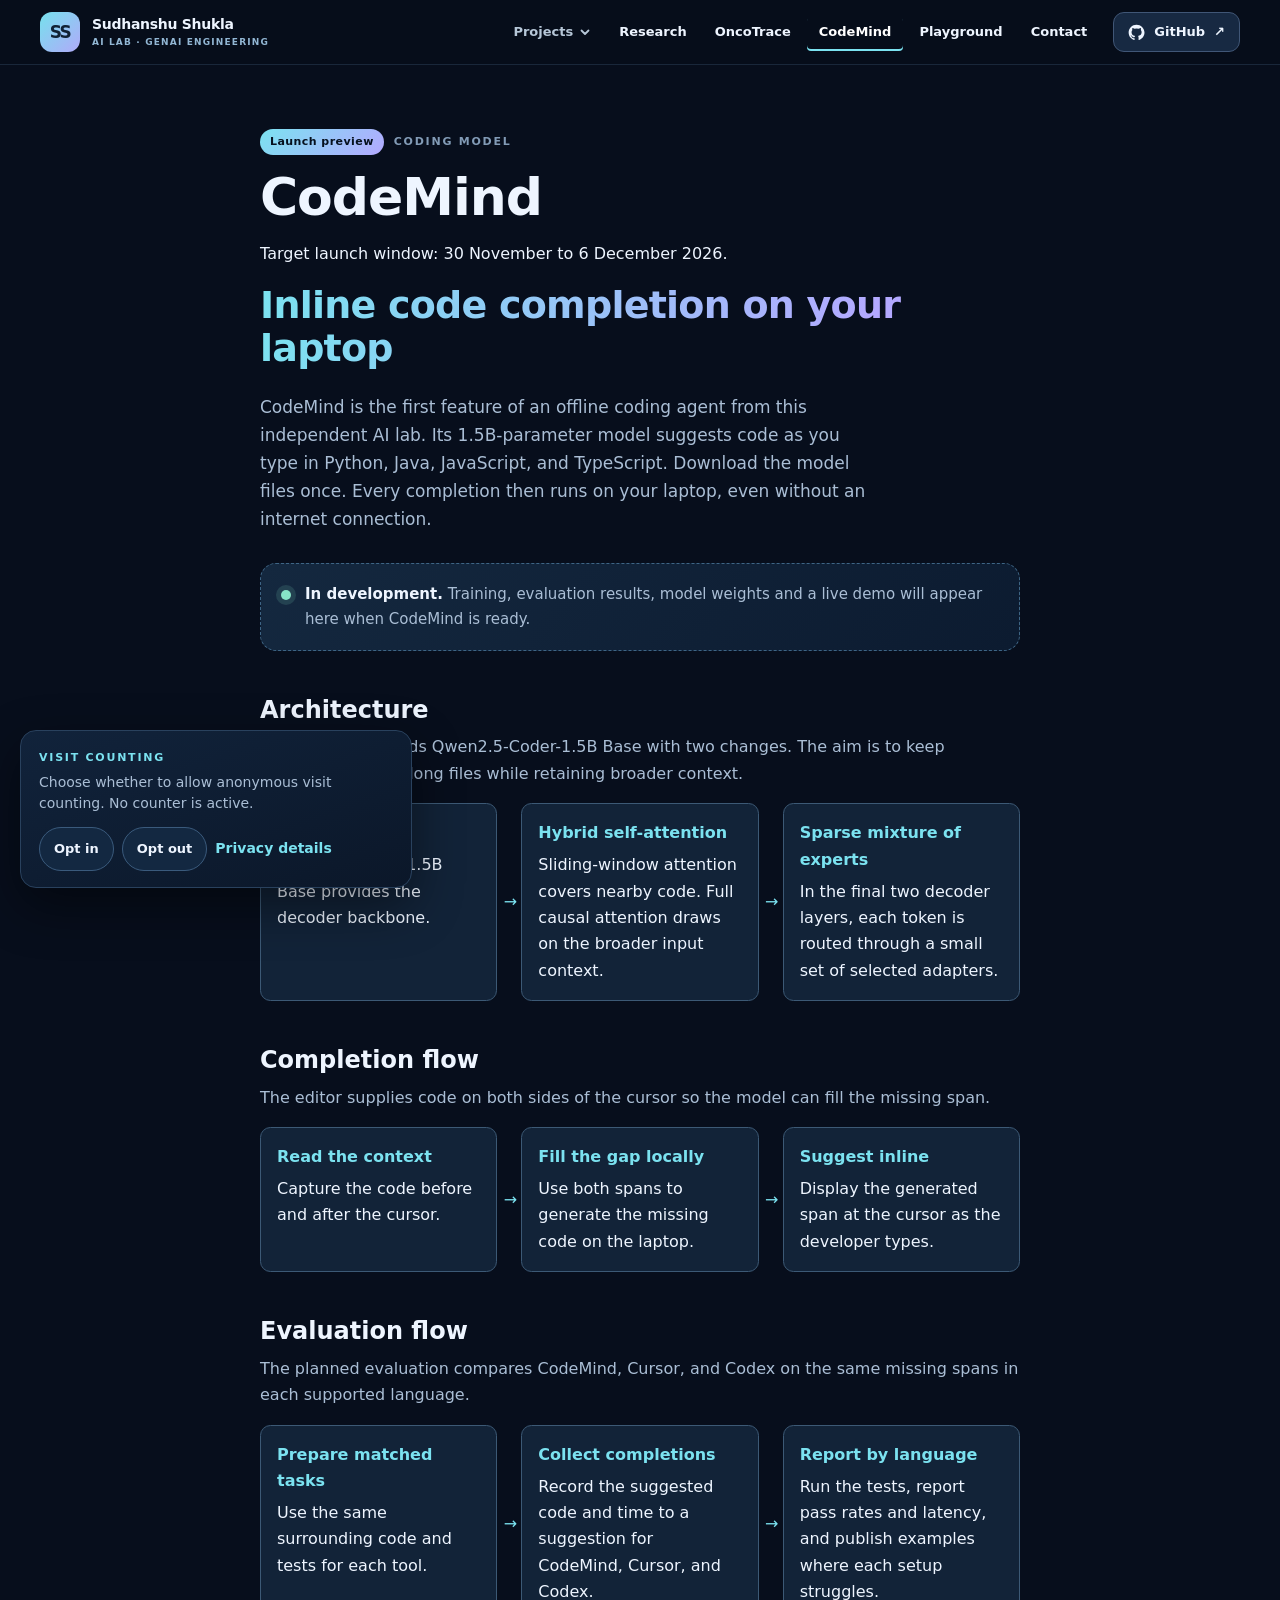
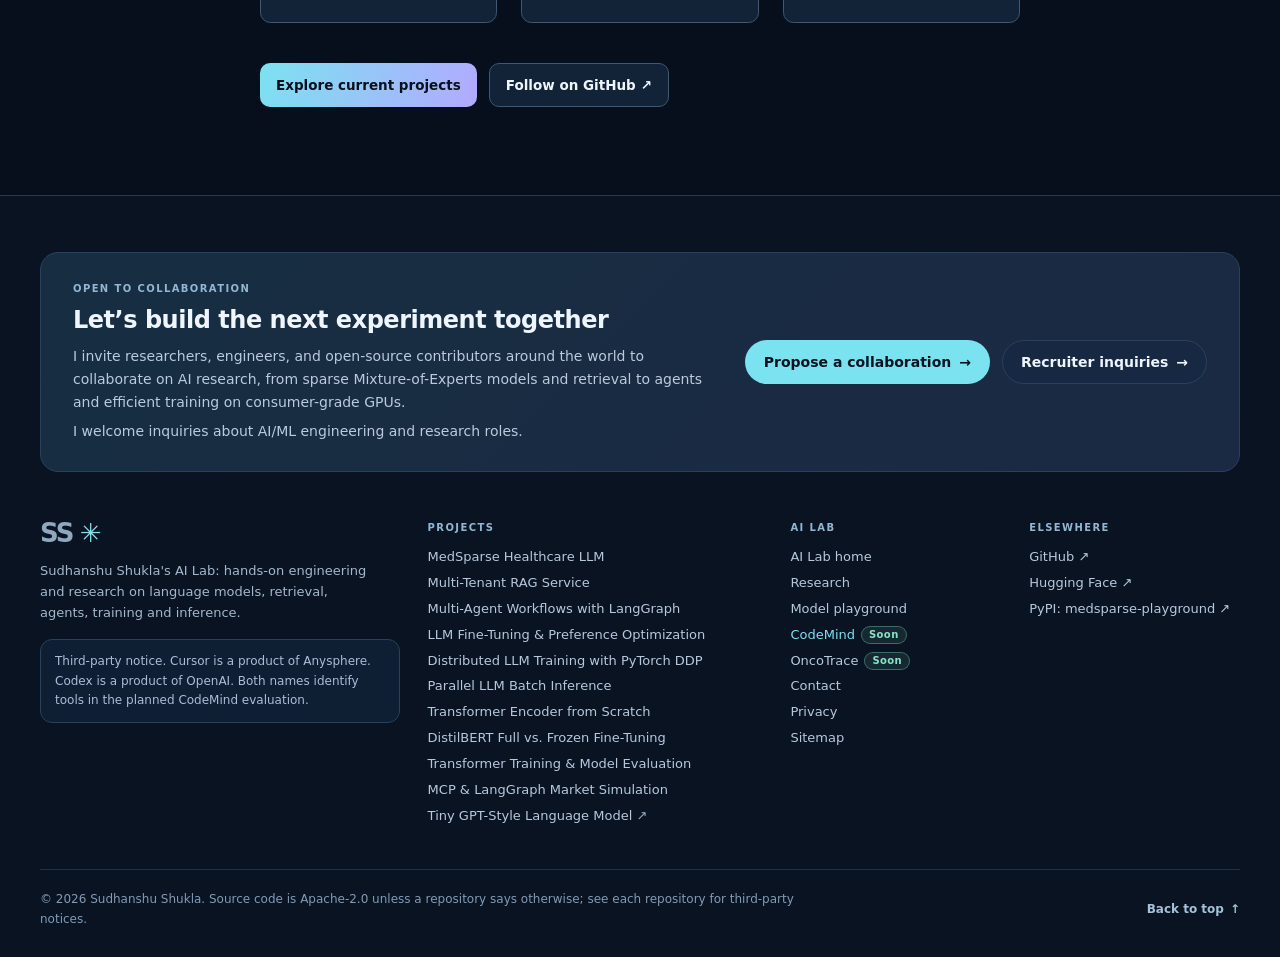
==== commit 2be39ac1: "Shorten the shared footer invitation for AI/ML roles" ====
--- a/codemind/index.html
+++ b/codemind/index.html
@@ -63,7 +63,7 @@
   </div>
   
 </main>
-<!-- ailab:footer:start --><footer class="ailab-footer"><section class="ailab-wrap ailab-invite" aria-labelledby="ailab-invite-title"><div class="ailab-invite-copy"><p class="ailab-group-label">Open to collaboration</p><h2 class="ailab-invite-title" id="ailab-invite-title">Let’s build the next experiment together</h2><p class="ailab-invite-text">I invite researchers, engineers, and open-source contributors around the world to collaborate on AI research, from sparse Mixture-of-Experts models and retrieval to agents and efficient training on consumer-grade GPUs.</p><p class="ailab-invite-text">Recruiters and hiring teams are welcome to reach out about AI/ML engineering and research roles.</p></div><div class="ailab-invite-actions"><a class="ailab-invite-cta is-primary" href="/contact.html">Propose a collaboration <span aria-hidden="true">→</span></a><a class="ailab-invite-cta" href="/contact.html">Recruiter inquiries <span aria-hidden="true">→</span></a></div></section><div class="ailab-wrap ailab-footer-grid" data-columns="2"><div class="ailab-footer-brand"><a class="ailab-wordmark" href="/" aria-label="AI Lab home">SS <span aria-hidden="true">✳</span></a><p class="ailab-footer-about">Sudhanshu Shukla&#x27;s AI Lab: hands-on engineering and research on language models, retrieval, agents, training and inference.</p><p class="ailab-footer-note">Third-party notice. Cursor is a product of Anysphere. Codex is a product of OpenAI. Both names identify tools in the planned CodeMind evaluation.</p></div><nav class="ailab-footer-col ailab-col-projects" aria-label="Projects"><p class="ailab-group-label">Projects</p><ul><li><a href="/MedSparse-Healthcare-LLM-From-Scratch/">MedSparse Healthcare LLM</a></li><li><a href="/RAG-service/">Multi-Tenant RAG Service</a></li><li><a href="/Multi-agents-using-LangGraph/">Multi-Agent Workflows with LangGraph</a></li><li><a href="/Pre-training-and-Fine-tuning/">LLM Fine-Tuning &amp; Preference Optimization</a></li><li><a href="/Distributed-Data-Parallel-Processing/">Distributed LLM Training with PyTorch DDP</a></li><li><a href="/Parallel-LLM-Inference/">Parallel LLM Batch Inference</a></li><li><a href="/LLM-from-scratch/">Transformer Encoder from Scratch</a></li><li><a href="/Full-Fine-Training-Pre-Training-Mid-Training/">DistilBERT Full vs. Frozen Fine-Tuning</a></li><li><a href="/Transformers-Training/">Transformer Training &amp; Model Evaluation</a></li><li><a href="/Stock-market-trading-Application-using-MCP-langchain-langgraph/">MCP &amp; LangGraph Market Simulation</a></li><li><a href="https://huggingface.co/sudhanshu42844/my-tiny-llm" target="_blank" rel="noopener noreferrer">Tiny GPT-Style Language Model<span class="ailab-ext" aria-hidden="true"> ↗</span></a></li></ul></nav><nav class="ailab-footer-col ailab-col-lab" aria-label="AI Lab"><p class="ailab-group-label">AI Lab</p><ul><li><a href="/">AI Lab home</a></li><li><a href="/research/">Research</a></li><li><a href="/playground/">Model playground</a></li><li><a href="/codemind/" aria-current="page">CodeMind</a><span class="ailab-badge">Soon</span></li><li><a href="/oncotrace/">OncoTrace</a><span class="ailab-badge">Soon</span></li><li><a href="/contact.html">Contact</a></li><li><a href="/privacy/">Privacy</a></li><li><a href="/sitemap.xml">Sitemap</a></li></ul></nav><nav class="ailab-footer-col" aria-label="Elsewhere"><p class="ailab-group-label">Elsewhere</p><ul><li><a href="https://github.com/su394611-del" target="_blank" rel="noopener noreferrer">GitHub <span aria-hidden="true">↗</span></a></li><li><a href="https://huggingface.co/sudhanshu42844" target="_blank" rel="noopener noreferrer">Hugging Face <span aria-hidden="true">↗</span></a></li><li><a href="https://pypi.org/project/medsparse-playground/" target="_blank" rel="noopener noreferrer">PyPI: medsparse-playground <span aria-hidden="true">↗</span></a></li></ul></nav></div><div class="ailab-wrap ailab-footer-bottom"><p>© 2026 Sudhanshu Shukla. Source code is Apache-2.0 unless a repository says otherwise; see each repository for third-party notices.</p><div class="ailab-footer-actions"><span class="ailab-privacy-slot" data-privacy-settings></span><a class="ailab-top-link" href="#ailab-top">Back to top <span aria-hidden="true">↑</span></a></div></div></footer><!-- ailab:footer:end -->
+<!-- ailab:footer:start --><footer class="ailab-footer"><section class="ailab-wrap ailab-invite" aria-labelledby="ailab-invite-title"><div class="ailab-invite-copy"><p class="ailab-group-label">Open to collaboration</p><h2 class="ailab-invite-title" id="ailab-invite-title">Let’s build the next experiment together</h2><p class="ailab-invite-text">I invite researchers, engineers, and open-source contributors around the world to collaborate on AI research, from sparse Mixture-of-Experts models and retrieval to agents and efficient training on consumer-grade GPUs.</p><p class="ailab-invite-text">I welcome inquiries about AI/ML engineering and research roles.</p></div><div class="ailab-invite-actions"><a class="ailab-invite-cta is-primary" href="/contact.html">Propose a collaboration <span aria-hidden="true">→</span></a><a class="ailab-invite-cta" href="/contact.html">Recruiter inquiries <span aria-hidden="true">→</span></a></div></section><div class="ailab-wrap ailab-footer-grid" data-columns="2"><div class="ailab-footer-brand"><a class="ailab-wordmark" href="/" aria-label="AI Lab home">SS <span aria-hidden="true">✳</span></a><p class="ailab-footer-about">Sudhanshu Shukla&#x27;s AI Lab: hands-on engineering and research on language models, retrieval, agents, training and inference.</p><p class="ailab-footer-note">Third-party notice. Cursor is a product of Anysphere. Codex is a product of OpenAI. Both names identify tools in the planned CodeMind evaluation.</p></div><nav class="ailab-footer-col ailab-col-projects" aria-label="Projects"><p class="ailab-group-label">Projects</p><ul><li><a href="/MedSparse-Healthcare-LLM-From-Scratch/">MedSparse Healthcare LLM</a></li><li><a href="/RAG-service/">Multi-Tenant RAG Service</a></li><li><a href="/Multi-agents-using-LangGraph/">Multi-Agent Workflows with LangGraph</a></li><li><a href="/Pre-training-and-Fine-tuning/">LLM Fine-Tuning &amp; Preference Optimization</a></li><li><a href="/Distributed-Data-Parallel-Processing/">Distributed LLM Training with PyTorch DDP</a></li><li><a href="/Parallel-LLM-Inference/">Parallel LLM Batch Inference</a></li><li><a href="/LLM-from-scratch/">Transformer Encoder from Scratch</a></li><li><a href="/Full-Fine-Training-Pre-Training-Mid-Training/">DistilBERT Full vs. Frozen Fine-Tuning</a></li><li><a href="/Transformers-Training/">Transformer Training &amp; Model Evaluation</a></li><li><a href="/Stock-market-trading-Application-using-MCP-langchain-langgraph/">MCP &amp; LangGraph Market Simulation</a></li><li><a href="https://huggingface.co/sudhanshu42844/my-tiny-llm" target="_blank" rel="noopener noreferrer">Tiny GPT-Style Language Model<span class="ailab-ext" aria-hidden="true"> ↗</span></a></li></ul></nav><nav class="ailab-footer-col ailab-col-lab" aria-label="AI Lab"><p class="ailab-group-label">AI Lab</p><ul><li><a href="/">AI Lab home</a></li><li><a href="/research/">Research</a></li><li><a href="/playground/">Model playground</a></li><li><a href="/codemind/" aria-current="page">CodeMind</a><span class="ailab-badge">Soon</span></li><li><a href="/oncotrace/">OncoTrace</a><span class="ailab-badge">Soon</span></li><li><a href="/contact.html">Contact</a></li><li><a href="/privacy/">Privacy</a></li><li><a href="/sitemap.xml">Sitemap</a></li></ul></nav><nav class="ailab-footer-col" aria-label="Elsewhere"><p class="ailab-group-label">Elsewhere</p><ul><li><a href="https://github.com/su394611-del" target="_blank" rel="noopener noreferrer">GitHub <span aria-hidden="true">↗</span></a></li><li><a href="https://huggingface.co/sudhanshu42844" target="_blank" rel="noopener noreferrer">Hugging Face <span aria-hidden="true">↗</span></a></li><li><a href="https://pypi.org/project/medsparse-playground/" target="_blank" rel="noopener noreferrer">PyPI: medsparse-playground <span aria-hidden="true">↗</span></a></li></ul></nav></div><div class="ailab-wrap ailab-footer-bottom"><p>© 2026 Sudhanshu Shukla. Source code is Apache-2.0 unless a repository says otherwise; see each repository for third-party notices.</p><div class="ailab-footer-actions"><span class="ailab-privacy-slot" data-privacy-settings></span><a class="ailab-top-link" href="#ailab-top">Back to top <span aria-hidden="true">↑</span></a></div></div></footer><!-- ailab:footer:end -->
 
 </body>
 </html>
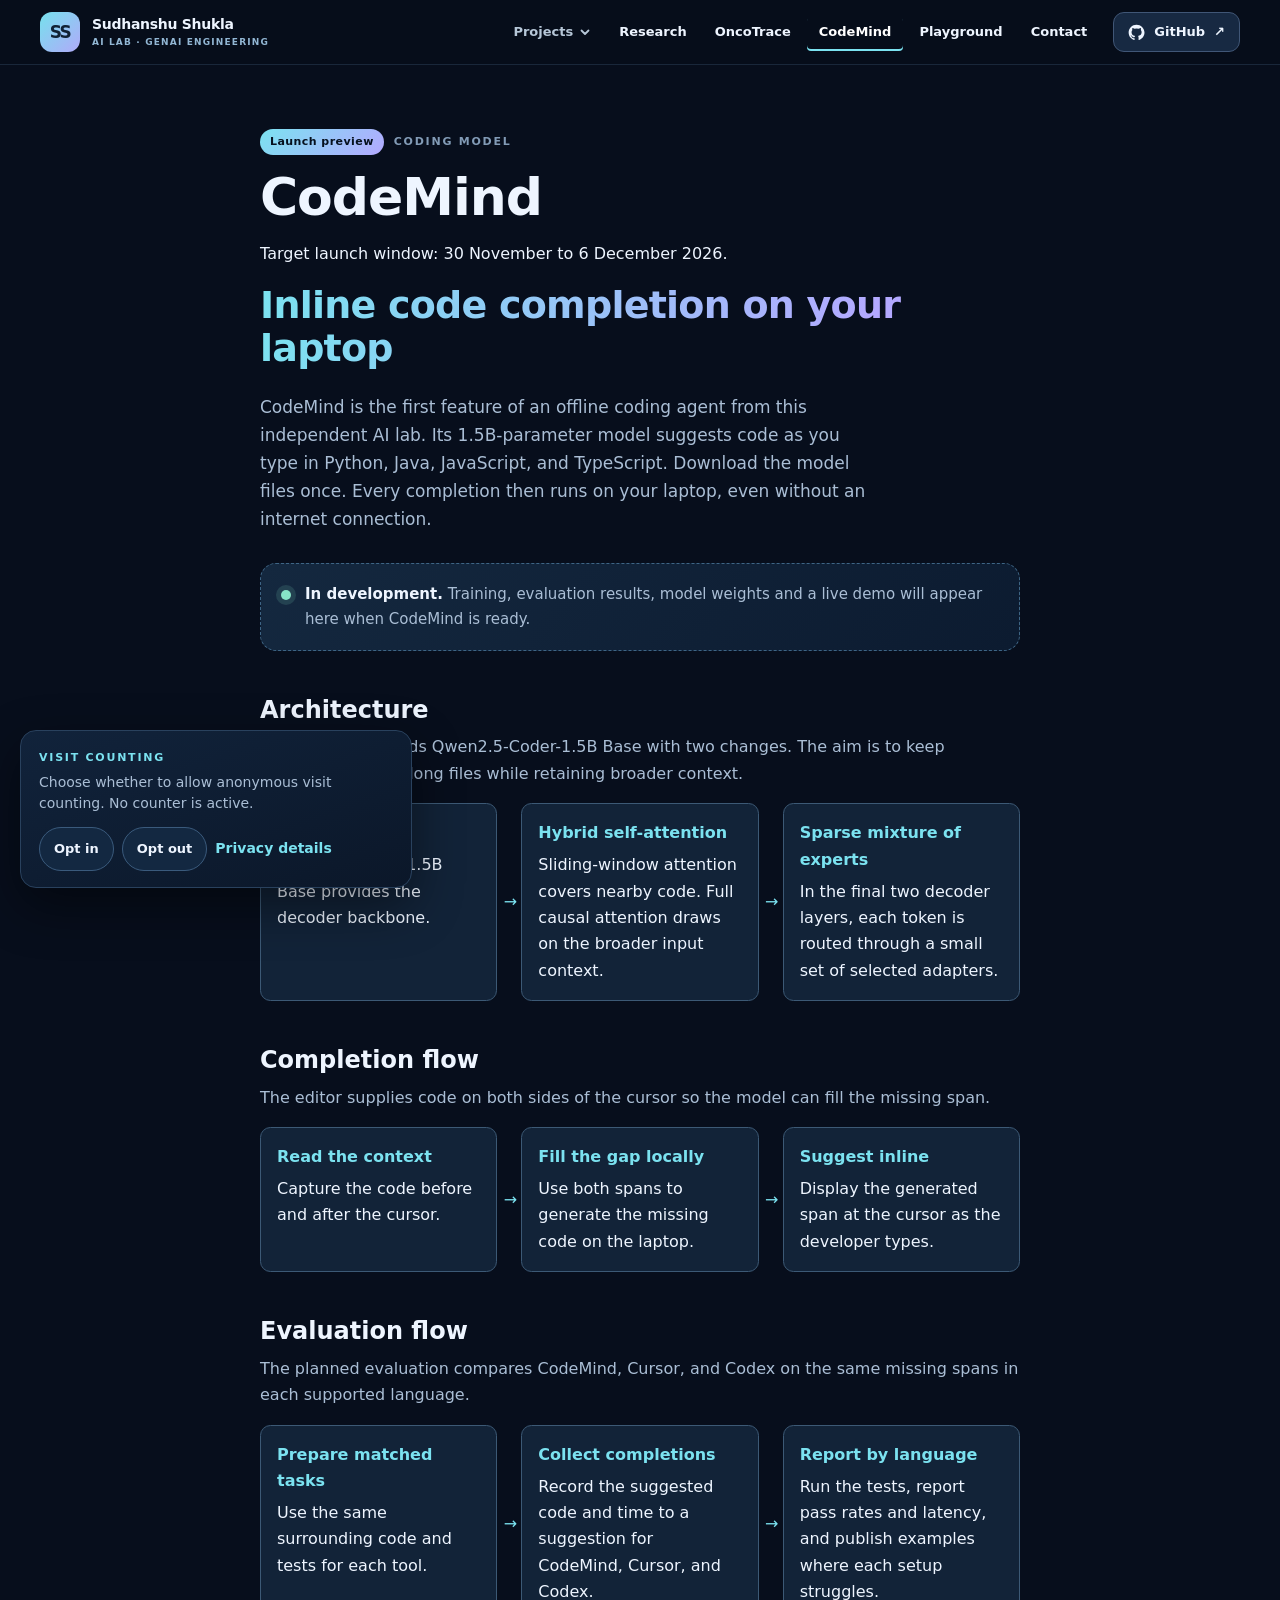
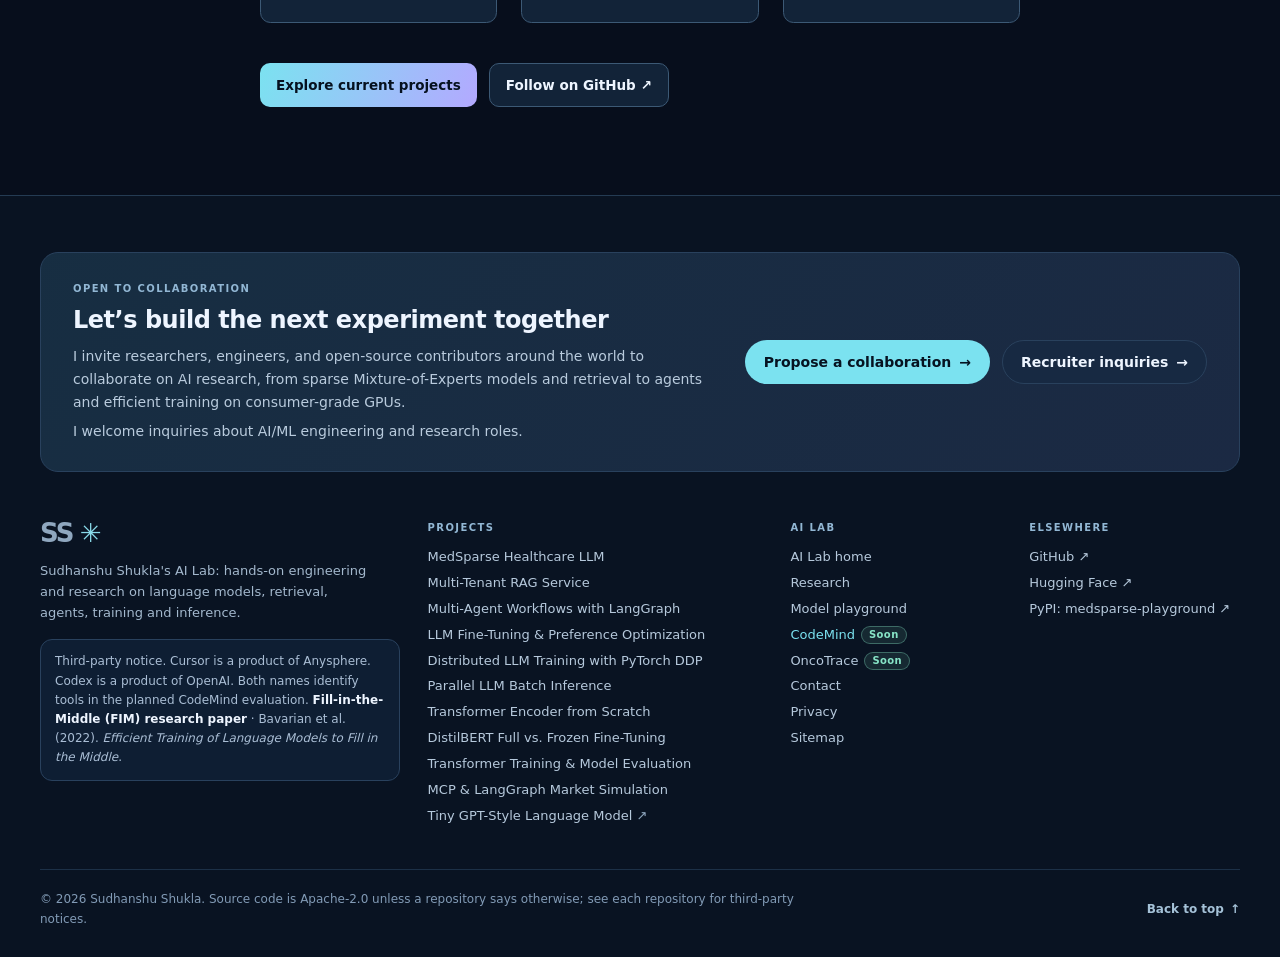
==== commit 3b7ebfb8: "Cite the fill-in-the-middle research paper in the CodeMind footer" ====
--- a/codemind/index.html
+++ b/codemind/index.html
@@ -63,7 +63,7 @@
   </div>
   
 </main>
-<!-- ailab:footer:start --><footer class="ailab-footer"><section class="ailab-wrap ailab-invite" aria-labelledby="ailab-invite-title"><div class="ailab-invite-copy"><p class="ailab-group-label">Open to collaboration</p><h2 class="ailab-invite-title" id="ailab-invite-title">Let’s build the next experiment together</h2><p class="ailab-invite-text">I invite researchers, engineers, and open-source contributors around the world to collaborate on AI research, from sparse Mixture-of-Experts models and retrieval to agents and efficient training on consumer-grade GPUs.</p><p class="ailab-invite-text">I welcome inquiries about AI/ML engineering and research roles.</p></div><div class="ailab-invite-actions"><a class="ailab-invite-cta is-primary" href="/contact.html">Propose a collaboration <span aria-hidden="true">→</span></a><a class="ailab-invite-cta" href="/contact.html">Recruiter inquiries <span aria-hidden="true">→</span></a></div></section><div class="ailab-wrap ailab-footer-grid" data-columns="2"><div class="ailab-footer-brand"><a class="ailab-wordmark" href="/" aria-label="AI Lab home">SS <span aria-hidden="true">✳</span></a><p class="ailab-footer-about">Sudhanshu Shukla&#x27;s AI Lab: hands-on engineering and research on language models, retrieval, agents, training and inference.</p><p class="ailab-footer-note">Third-party notice. Cursor is a product of Anysphere. Codex is a product of OpenAI. Both names identify tools in the planned CodeMind evaluation.</p></div><nav class="ailab-footer-col ailab-col-projects" aria-label="Projects"><p class="ailab-group-label">Projects</p><ul><li><a href="/MedSparse-Healthcare-LLM-From-Scratch/">MedSparse Healthcare LLM</a></li><li><a href="/RAG-service/">Multi-Tenant RAG Service</a></li><li><a href="/Multi-agents-using-LangGraph/">Multi-Agent Workflows with LangGraph</a></li><li><a href="/Pre-training-and-Fine-tuning/">LLM Fine-Tuning &amp; Preference Optimization</a></li><li><a href="/Distributed-Data-Parallel-Processing/">Distributed LLM Training with PyTorch DDP</a></li><li><a href="/Parallel-LLM-Inference/">Parallel LLM Batch Inference</a></li><li><a href="/LLM-from-scratch/">Transformer Encoder from Scratch</a></li><li><a href="/Full-Fine-Training-Pre-Training-Mid-Training/">DistilBERT Full vs. Frozen Fine-Tuning</a></li><li><a href="/Transformers-Training/">Transformer Training &amp; Model Evaluation</a></li><li><a href="/Stock-market-trading-Application-using-MCP-langchain-langgraph/">MCP &amp; LangGraph Market Simulation</a></li><li><a href="https://huggingface.co/sudhanshu42844/my-tiny-llm" target="_blank" rel="noopener noreferrer">Tiny GPT-Style Language Model<span class="ailab-ext" aria-hidden="true"> ↗</span></a></li></ul></nav><nav class="ailab-footer-col ailab-col-lab" aria-label="AI Lab"><p class="ailab-group-label">AI Lab</p><ul><li><a href="/">AI Lab home</a></li><li><a href="/research/">Research</a></li><li><a href="/playground/">Model playground</a></li><li><a href="/codemind/" aria-current="page">CodeMind</a><span class="ailab-badge">Soon</span></li><li><a href="/oncotrace/">OncoTrace</a><span class="ailab-badge">Soon</span></li><li><a href="/contact.html">Contact</a></li><li><a href="/privacy/">Privacy</a></li><li><a href="/sitemap.xml">Sitemap</a></li></ul></nav><nav class="ailab-footer-col" aria-label="Elsewhere"><p class="ailab-group-label">Elsewhere</p><ul><li><a href="https://github.com/su394611-del" target="_blank" rel="noopener noreferrer">GitHub <span aria-hidden="true">↗</span></a></li><li><a href="https://huggingface.co/sudhanshu42844" target="_blank" rel="noopener noreferrer">Hugging Face <span aria-hidden="true">↗</span></a></li><li><a href="https://pypi.org/project/medsparse-playground/" target="_blank" rel="noopener noreferrer">PyPI: medsparse-playground <span aria-hidden="true">↗</span></a></li></ul></nav></div><div class="ailab-wrap ailab-footer-bottom"><p>© 2026 Sudhanshu Shukla. Source code is Apache-2.0 unless a repository says otherwise; see each repository for third-party notices.</p><div class="ailab-footer-actions"><span class="ailab-privacy-slot" data-privacy-settings></span><a class="ailab-top-link" href="#ailab-top">Back to top <span aria-hidden="true">↑</span></a></div></div></footer><!-- ailab:footer:end -->
+<!-- ailab:footer:start --><footer class="ailab-footer"><section class="ailab-wrap ailab-invite" aria-labelledby="ailab-invite-title"><div class="ailab-invite-copy"><p class="ailab-group-label">Open to collaboration</p><h2 class="ailab-invite-title" id="ailab-invite-title">Let’s build the next experiment together</h2><p class="ailab-invite-text">I invite researchers, engineers, and open-source contributors around the world to collaborate on AI research, from sparse Mixture-of-Experts models and retrieval to agents and efficient training on consumer-grade GPUs.</p><p class="ailab-invite-text">I welcome inquiries about AI/ML engineering and research roles.</p></div><div class="ailab-invite-actions"><a class="ailab-invite-cta is-primary" href="/contact.html">Propose a collaboration <span aria-hidden="true">→</span></a><a class="ailab-invite-cta" href="/contact.html">Recruiter inquiries <span aria-hidden="true">→</span></a></div></section><div class="ailab-wrap ailab-footer-grid" data-columns="2"><div class="ailab-footer-brand"><a class="ailab-wordmark" href="/" aria-label="AI Lab home">SS <span aria-hidden="true">✳</span></a><p class="ailab-footer-about">Sudhanshu Shukla&#x27;s AI Lab: hands-on engineering and research on language models, retrieval, agents, training and inference.</p><p class="ailab-footer-note">Third-party notice. Cursor is a product of Anysphere. Codex is a product of OpenAI. Both names identify tools in the planned CodeMind evaluation. <strong>Fill-in-the-Middle (FIM) research paper</strong> · Bavarian et al. (2022). <cite><a href="https://arxiv.org/abs/2207.14255">Efficient Training of Language Models to Fill in the Middle</a></cite>.</p></div><nav class="ailab-footer-col ailab-col-projects" aria-label="Projects"><p class="ailab-group-label">Projects</p><ul><li><a href="/MedSparse-Healthcare-LLM-From-Scratch/">MedSparse Healthcare LLM</a></li><li><a href="/RAG-service/">Multi-Tenant RAG Service</a></li><li><a href="/Multi-agents-using-LangGraph/">Multi-Agent Workflows with LangGraph</a></li><li><a href="/Pre-training-and-Fine-tuning/">LLM Fine-Tuning &amp; Preference Optimization</a></li><li><a href="/Distributed-Data-Parallel-Processing/">Distributed LLM Training with PyTorch DDP</a></li><li><a href="/Parallel-LLM-Inference/">Parallel LLM Batch Inference</a></li><li><a href="/LLM-from-scratch/">Transformer Encoder from Scratch</a></li><li><a href="/Full-Fine-Training-Pre-Training-Mid-Training/">DistilBERT Full vs. Frozen Fine-Tuning</a></li><li><a href="/Transformers-Training/">Transformer Training &amp; Model Evaluation</a></li><li><a href="/Stock-market-trading-Application-using-MCP-langchain-langgraph/">MCP &amp; LangGraph Market Simulation</a></li><li><a href="https://huggingface.co/sudhanshu42844/my-tiny-llm" target="_blank" rel="noopener noreferrer">Tiny GPT-Style Language Model<span class="ailab-ext" aria-hidden="true"> ↗</span></a></li></ul></nav><nav class="ailab-footer-col ailab-col-lab" aria-label="AI Lab"><p class="ailab-group-label">AI Lab</p><ul><li><a href="/">AI Lab home</a></li><li><a href="/research/">Research</a></li><li><a href="/playground/">Model playground</a></li><li><a href="/codemind/" aria-current="page">CodeMind</a><span class="ailab-badge">Soon</span></li><li><a href="/oncotrace/">OncoTrace</a><span class="ailab-badge">Soon</span></li><li><a href="/contact.html">Contact</a></li><li><a href="/privacy/">Privacy</a></li><li><a href="/sitemap.xml">Sitemap</a></li></ul></nav><nav class="ailab-footer-col" aria-label="Elsewhere"><p class="ailab-group-label">Elsewhere</p><ul><li><a href="https://github.com/su394611-del" target="_blank" rel="noopener noreferrer">GitHub <span aria-hidden="true">↗</span></a></li><li><a href="https://huggingface.co/sudhanshu42844" target="_blank" rel="noopener noreferrer">Hugging Face <span aria-hidden="true">↗</span></a></li><li><a href="https://pypi.org/project/medsparse-playground/" target="_blank" rel="noopener noreferrer">PyPI: medsparse-playground <span aria-hidden="true">↗</span></a></li></ul></nav></div><div class="ailab-wrap ailab-footer-bottom"><p>© 2026 Sudhanshu Shukla. Source code is Apache-2.0 unless a repository says otherwise; see each repository for third-party notices.</p><div class="ailab-footer-actions"><span class="ailab-privacy-slot" data-privacy-settings></span><a class="ailab-top-link" href="#ailab-top">Back to top <span aria-hidden="true">↑</span></a></div></div></footer><!-- ailab:footer:end -->
 
 </body>
 </html>
